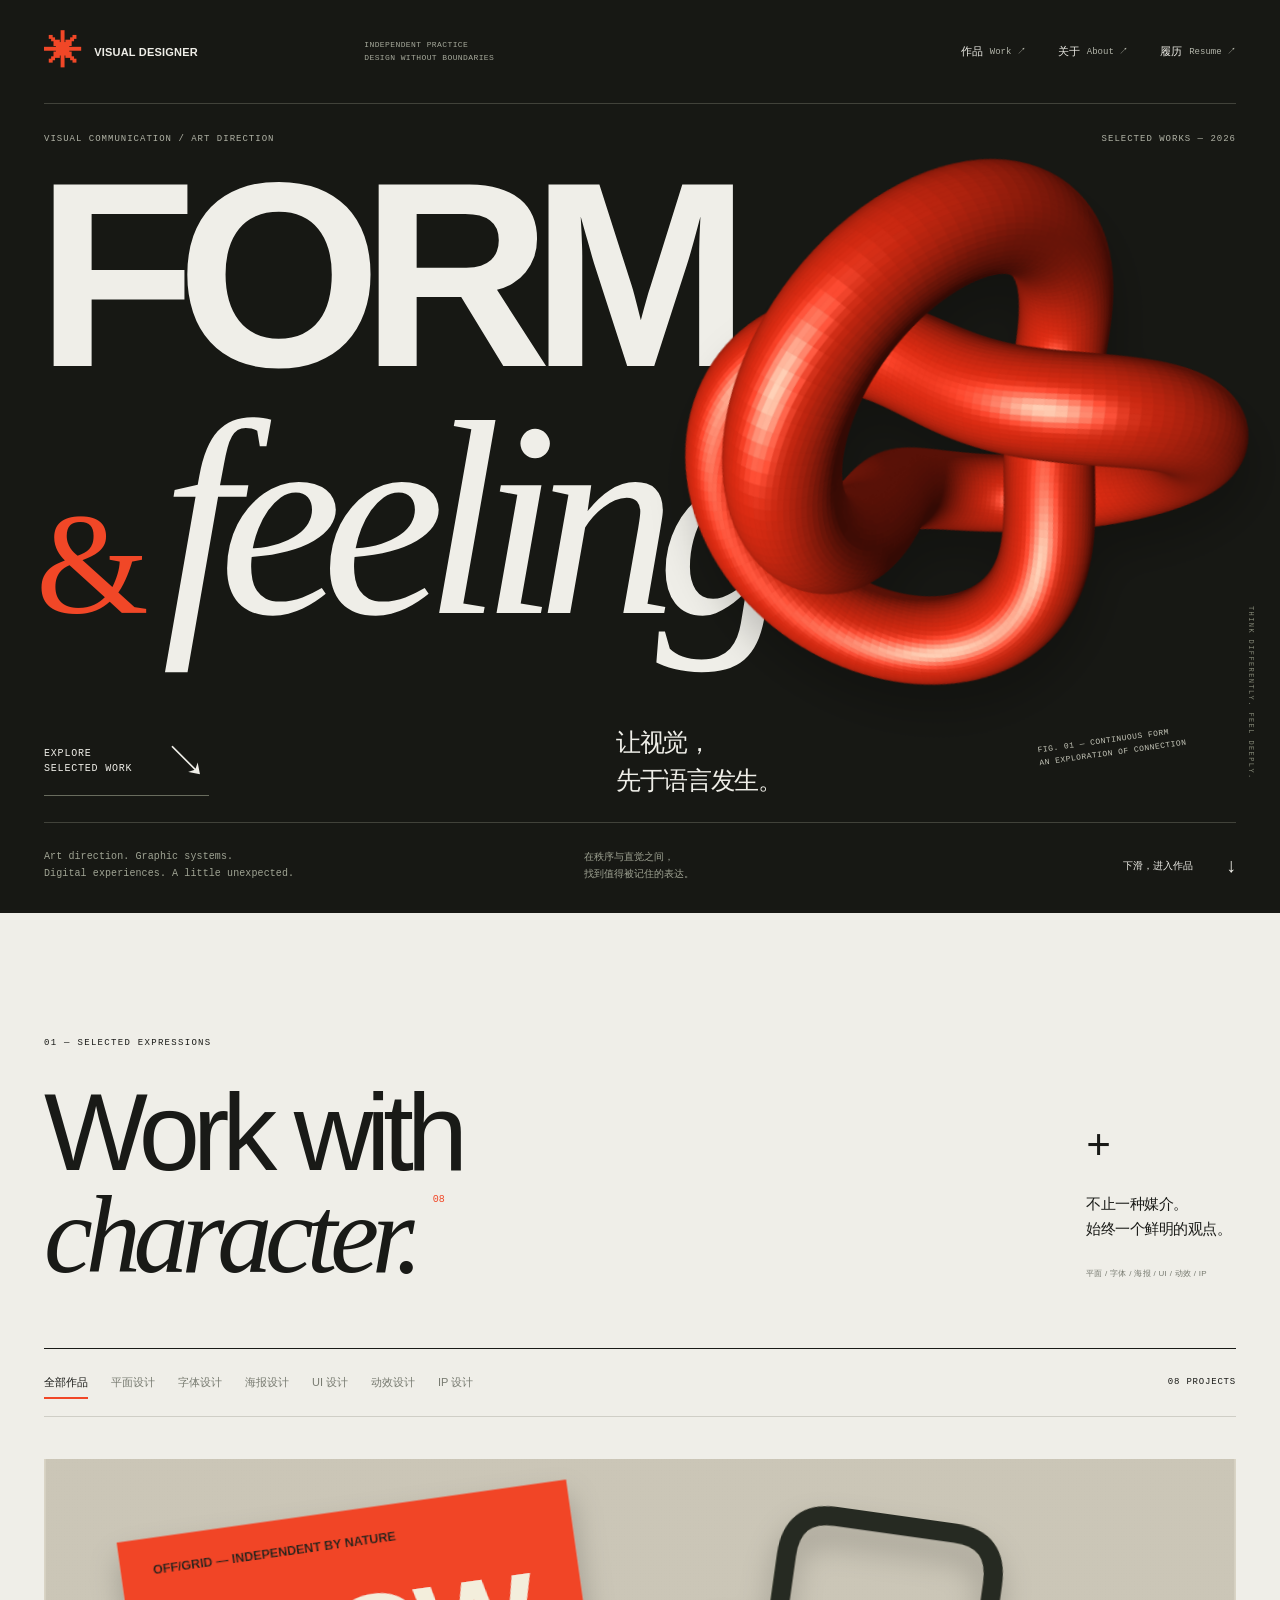
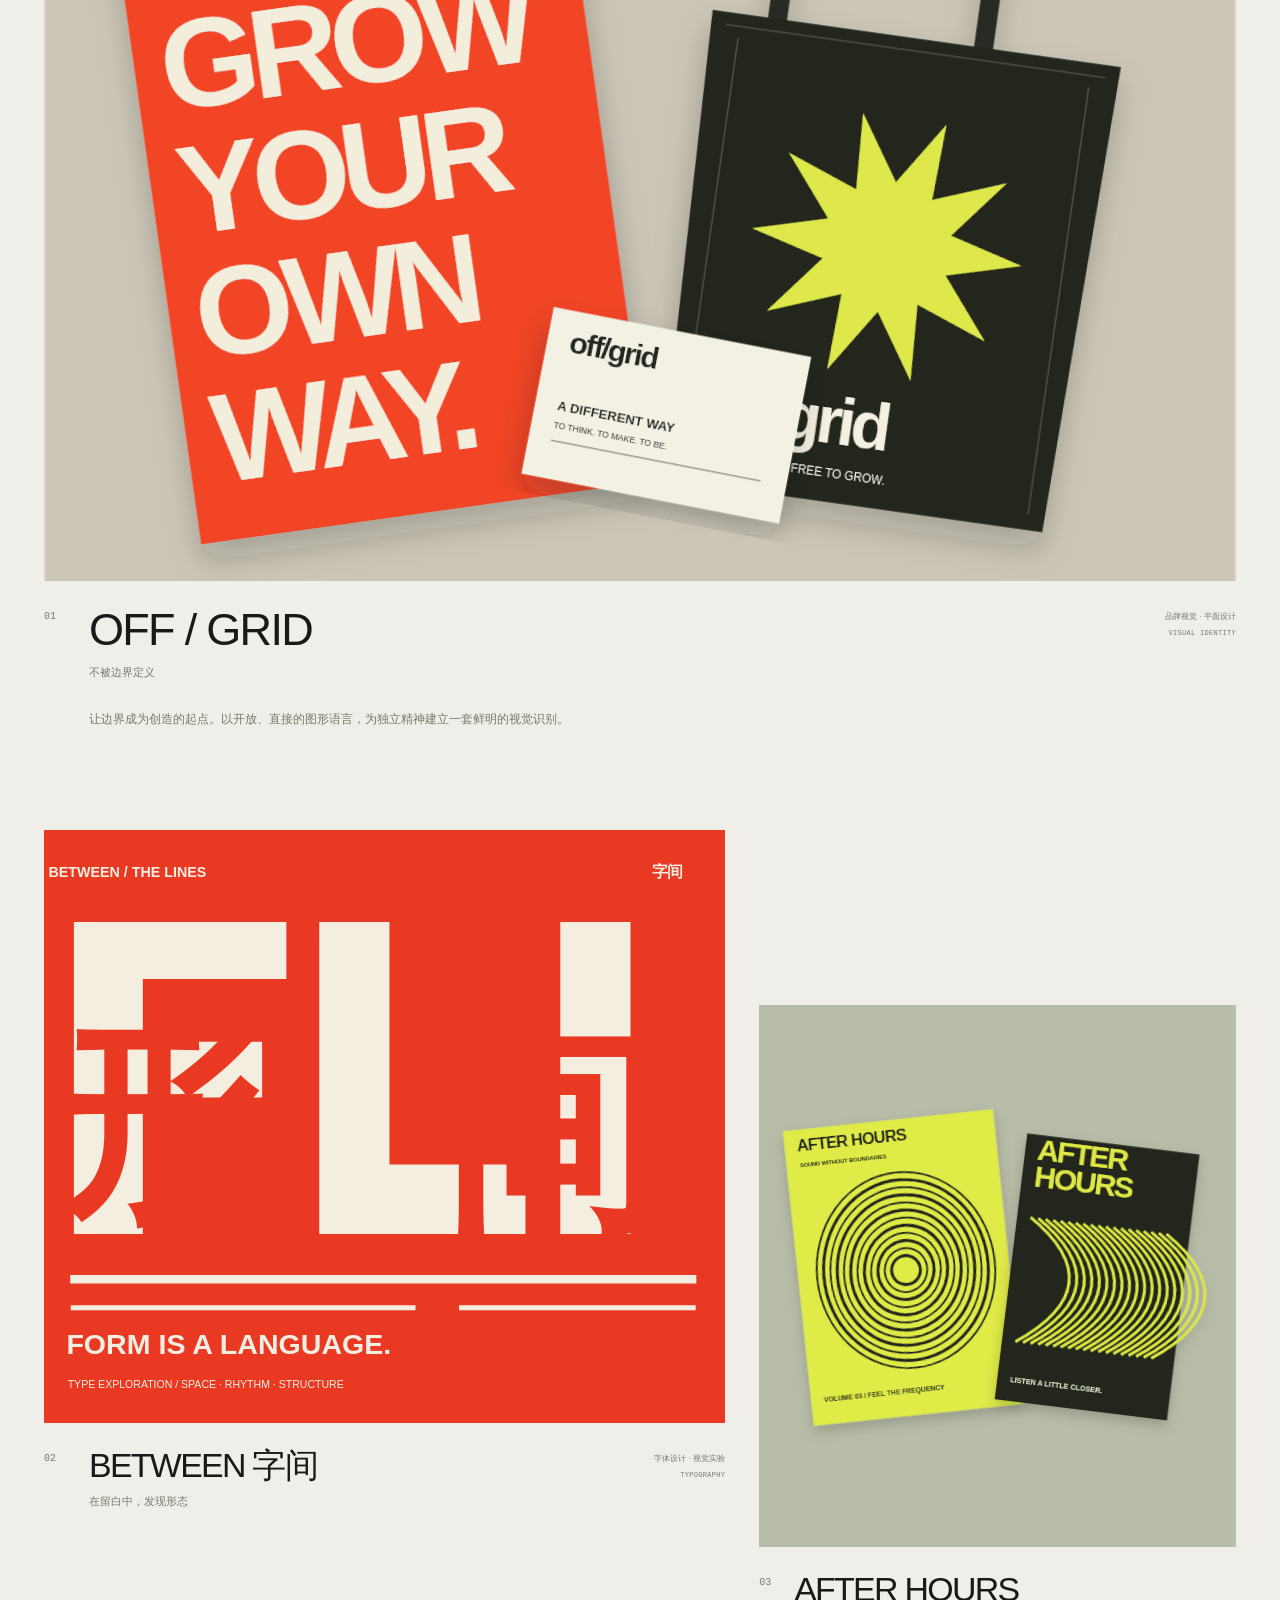
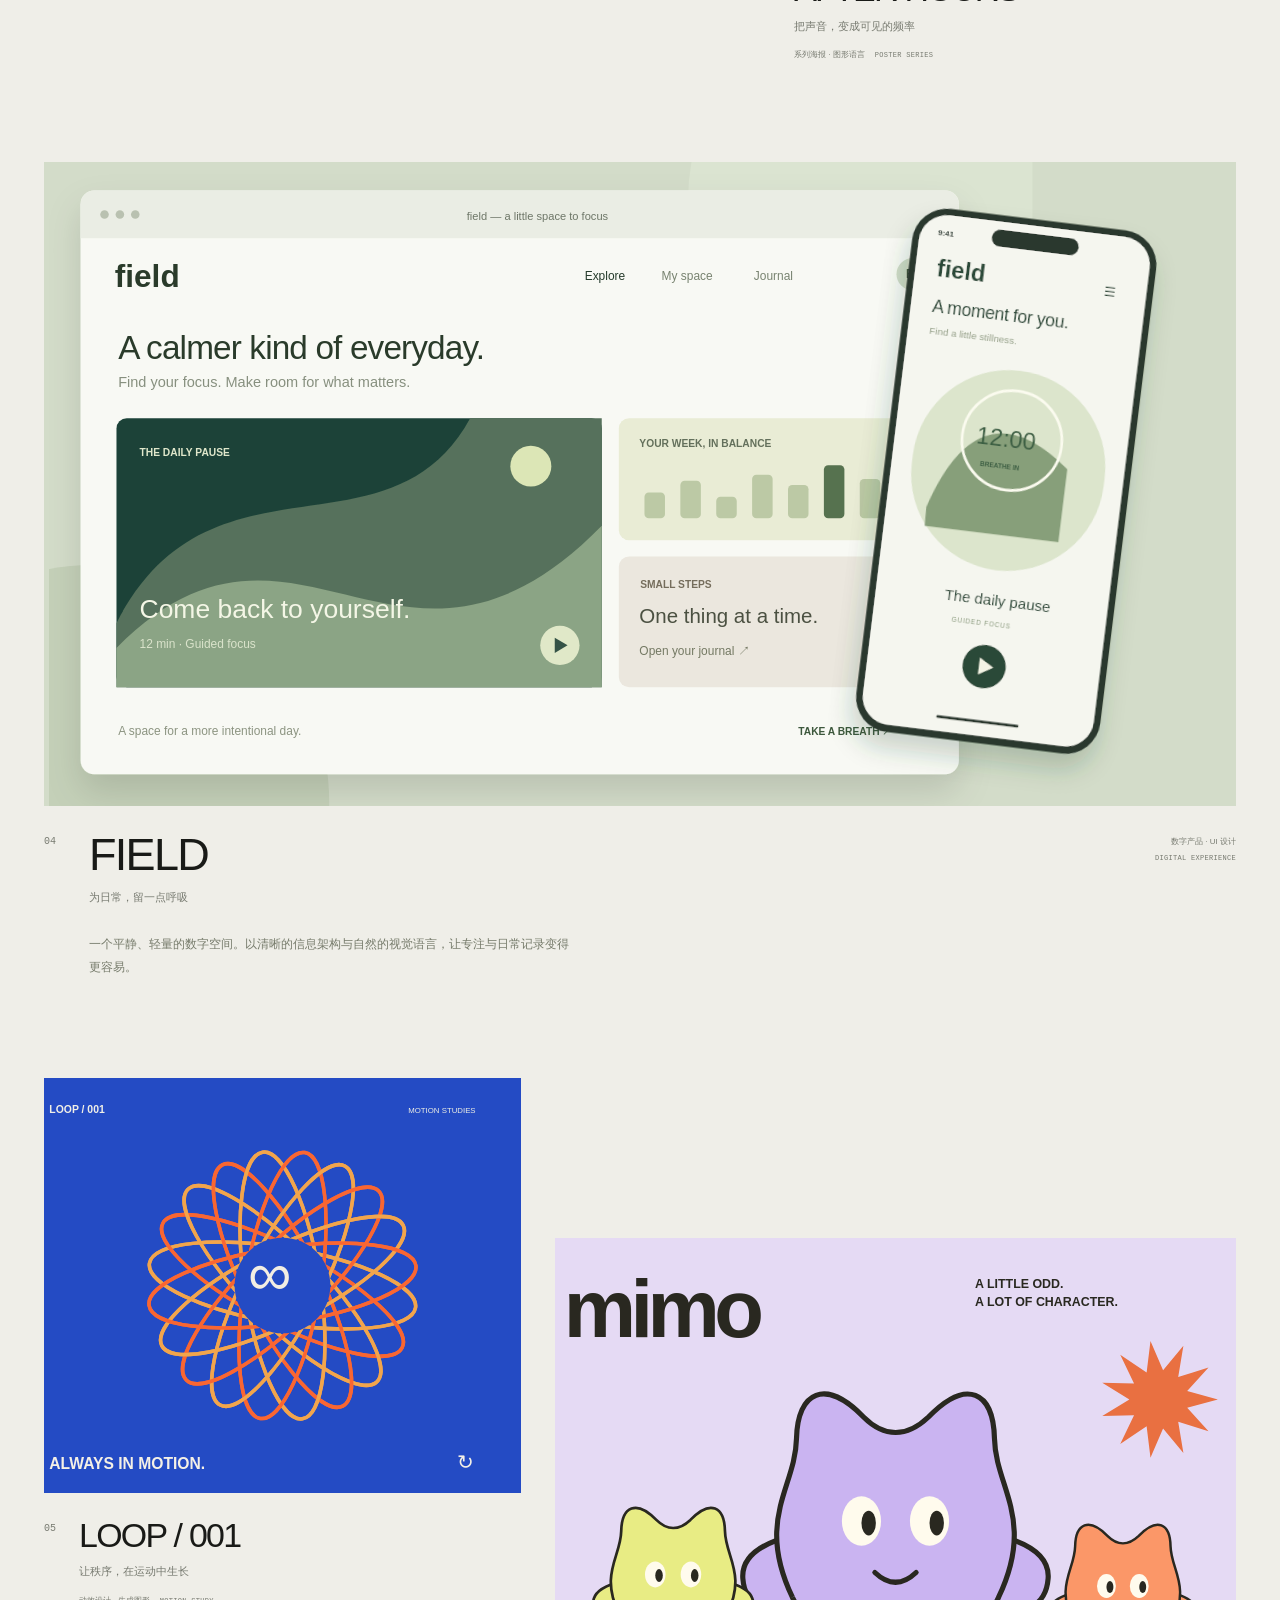
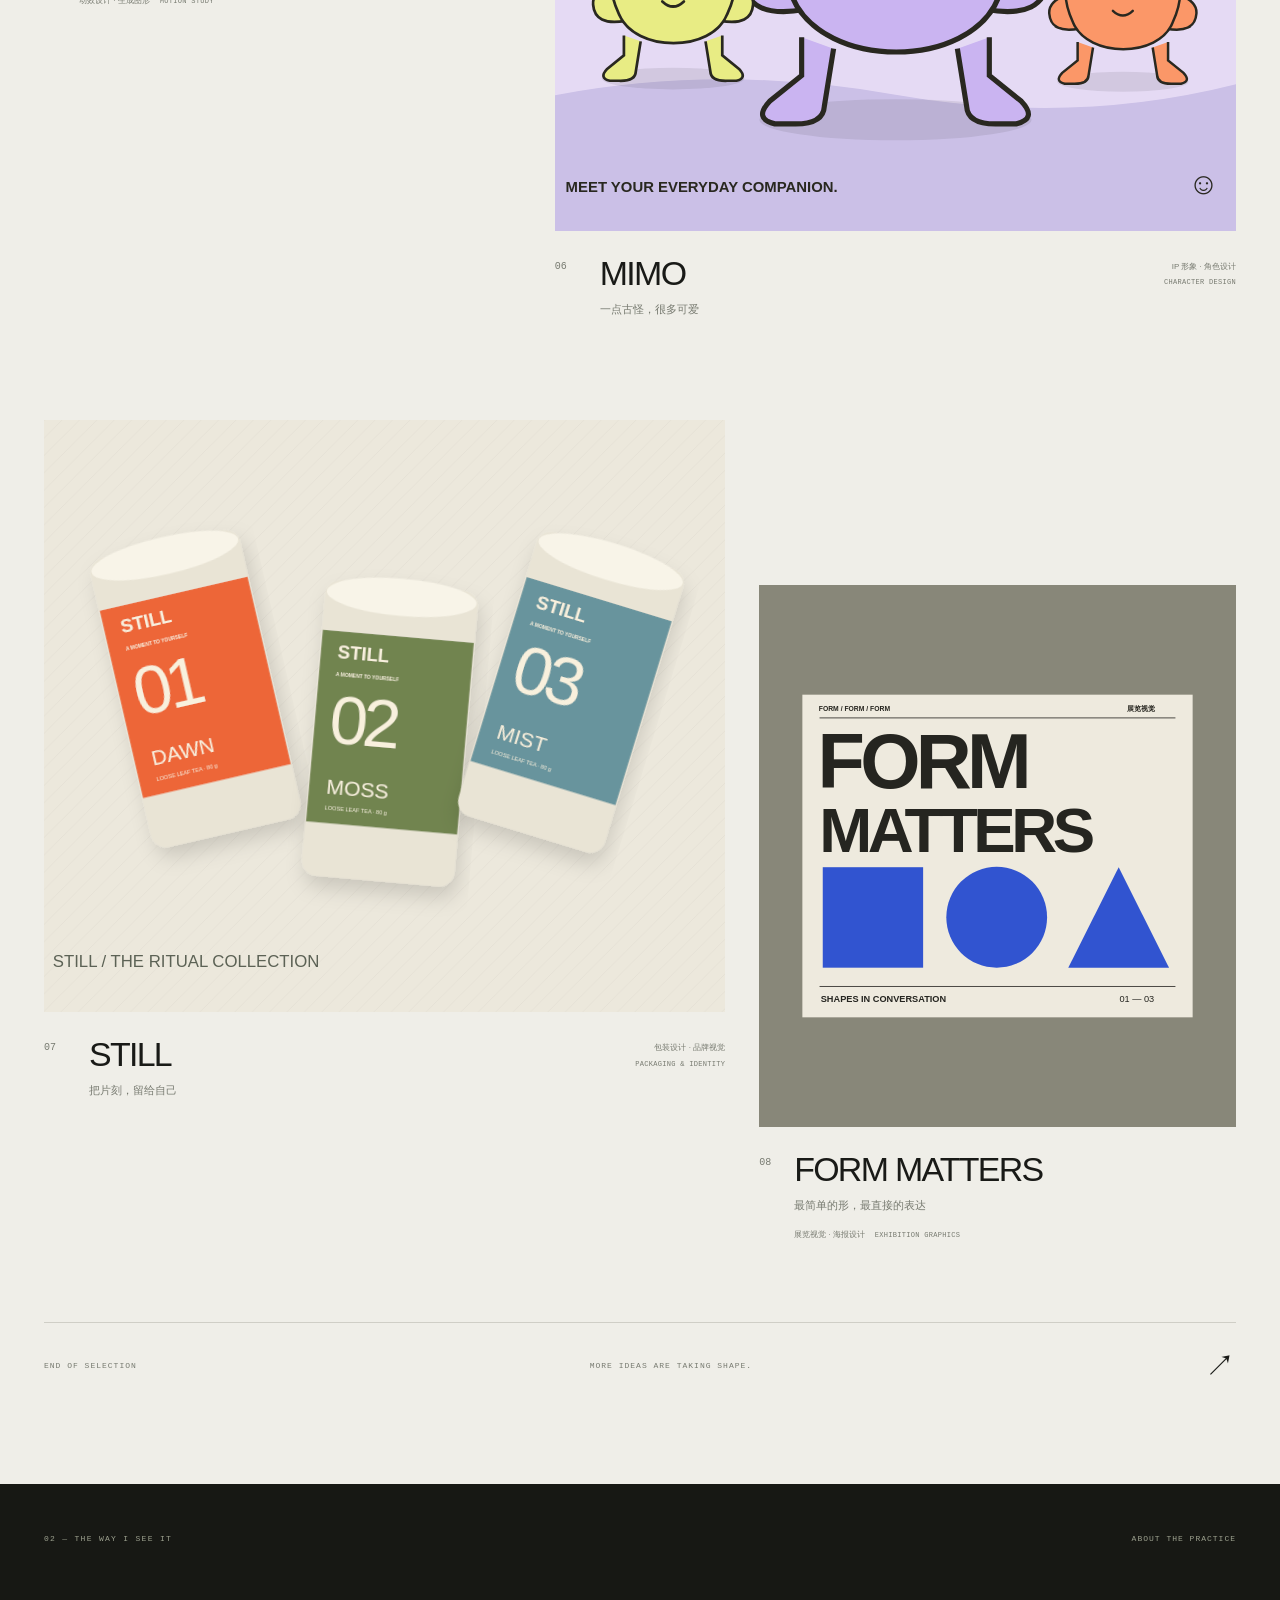
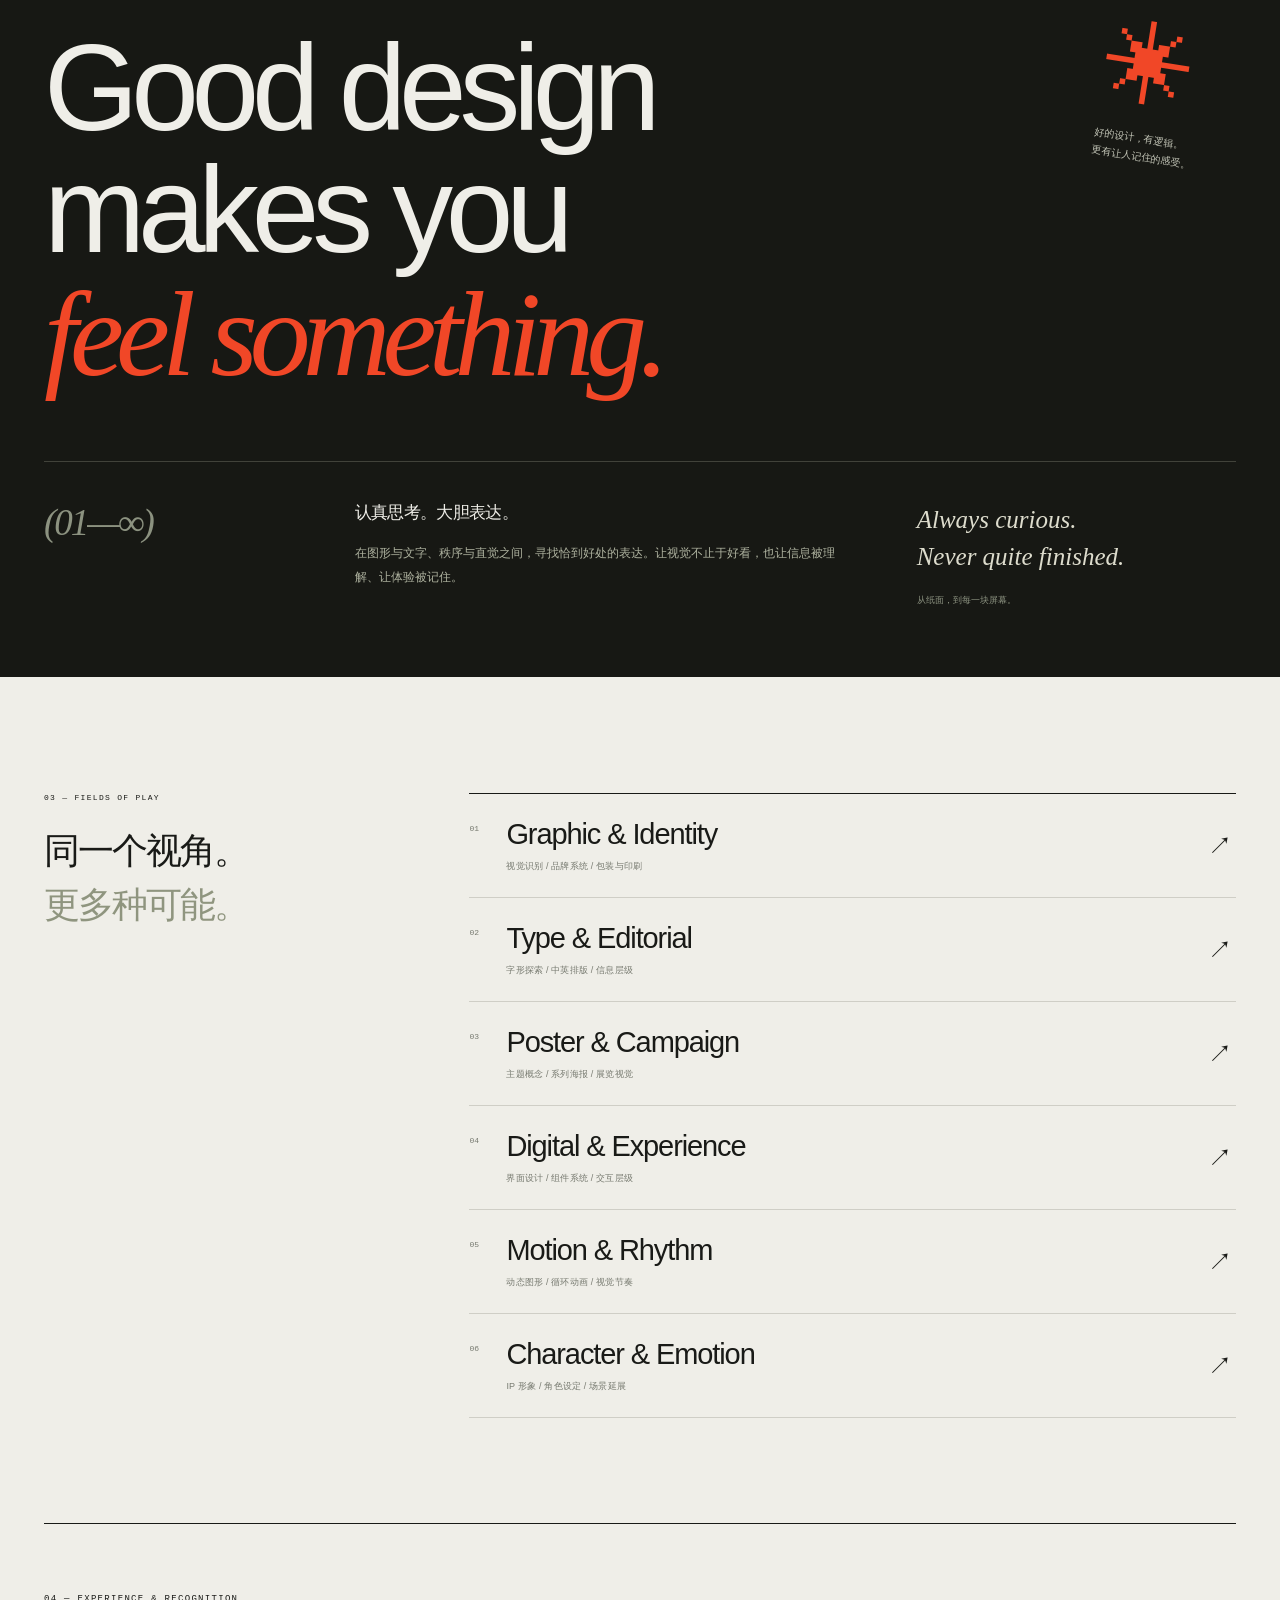
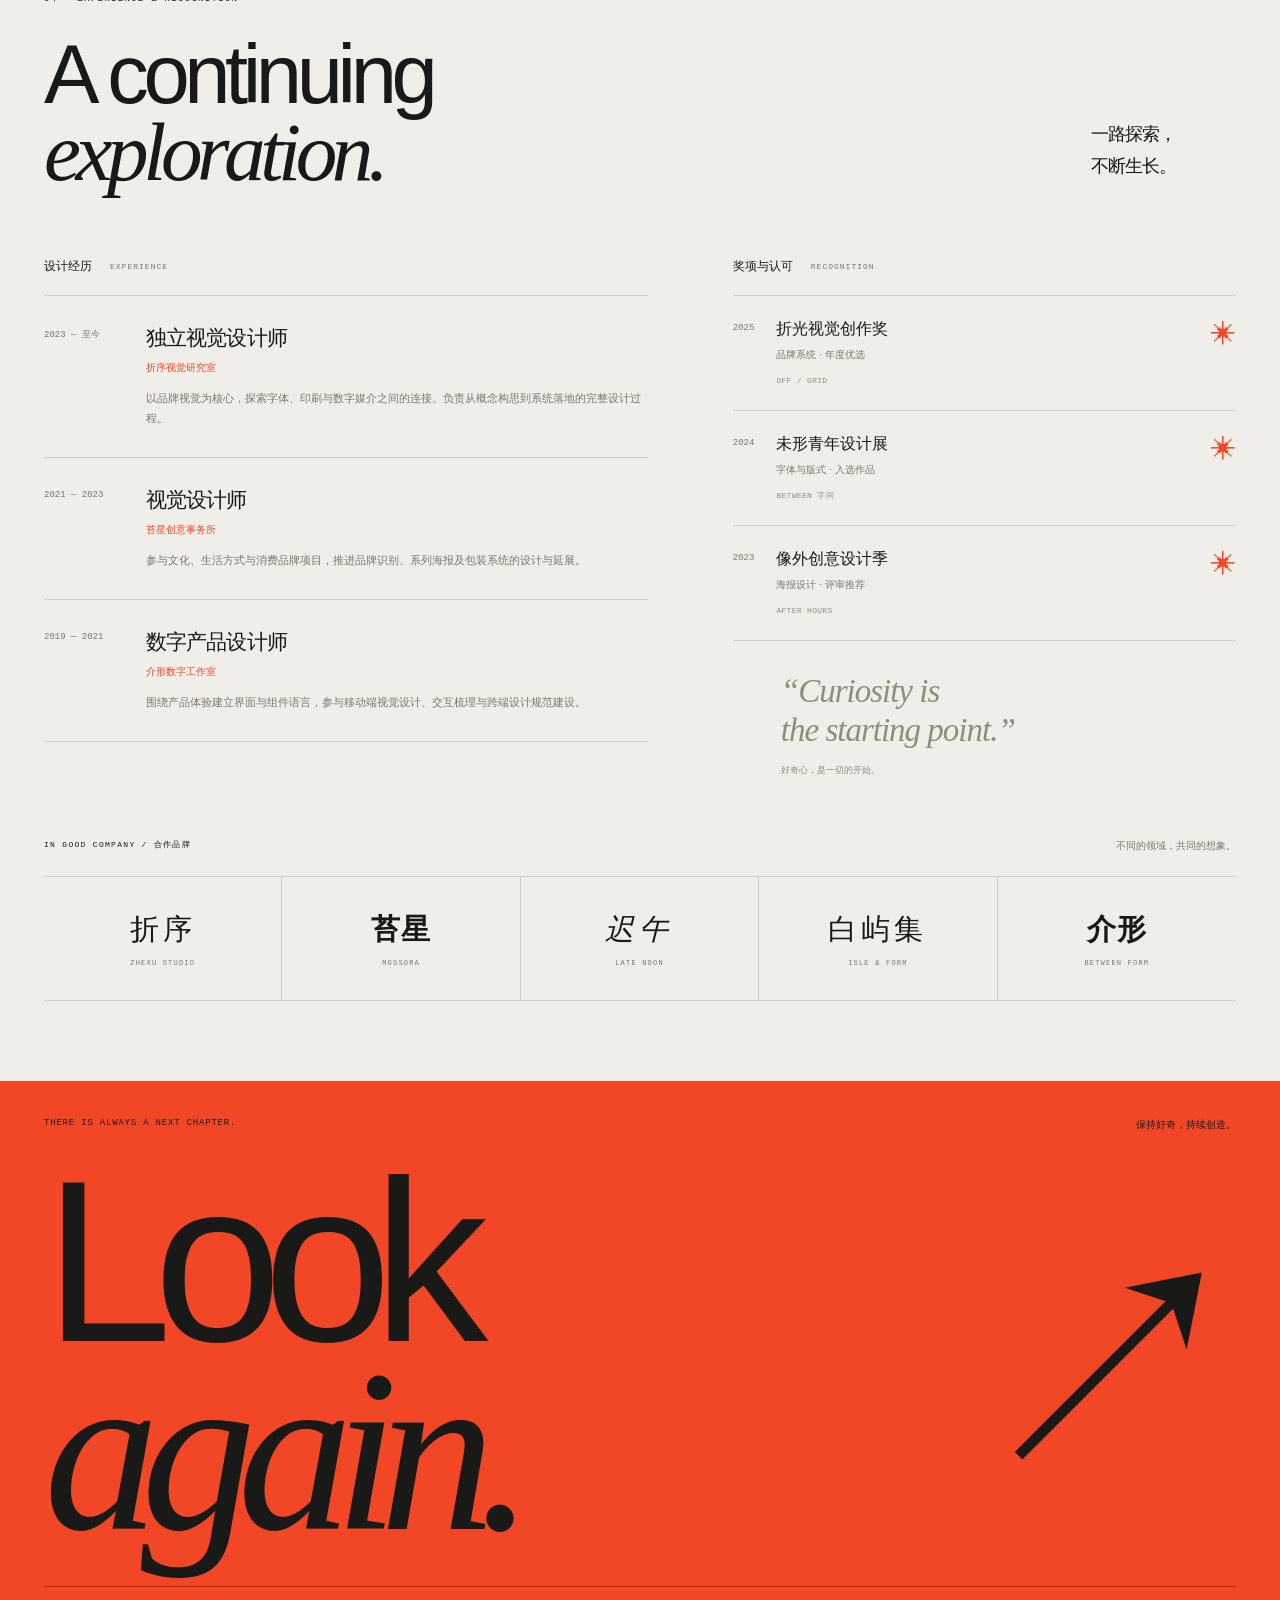
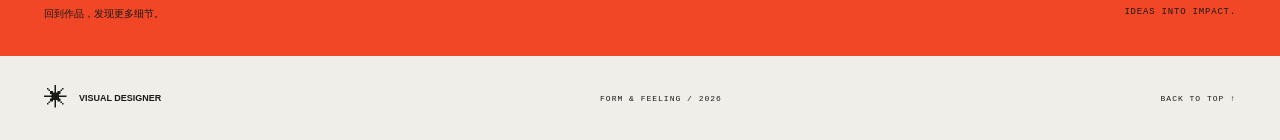
==== preview-v2/index.html @ 037fe34d "Add editorial V2 portfolio preview without changing live homepage" ====
<!doctype html>
<html lang="zh-CN">
<head>
<meta charset="utf-8"><meta name="viewport" content="width=device-width,initial-scale=1"><meta name="theme-color" content="#171814">
<meta name="description" content="独立视觉设计作品集。图形、字体、海报、数字界面、动态与角色，探索形式与感受之间的连接。">
<meta property="og:title" content="FORM & FEELING — 视觉设计作品集"><meta property="og:description" content="让视觉，先于语言发生。"><meta property="og:type" content="website">
<title>FORM & FEELING — 视觉设计作品集</title><link rel="icon" href="assets/favicon.svg" type="image/svg+xml"><link rel="stylesheet" href="styles.css?v=2"><script src="content.js?v=2" defer></script><script src="app.js?v=2" defer></script>
</head>
<body><a class="skip-link" href="#work">跳到作品</a>
<div class="opening" id="top"><header class="site-header"><a class="wordmark" href="#top" aria-label="视觉设计师，返回首页"><span class="brand-symbol" aria-hidden="true">✳</span><span data-profile="name">VISUAL DESIGNER</span></a><span class="header-note">INDEPENDENT PRACTICE<br>DESIGN WITHOUT BOUNDARIES</span><nav class="desktop-nav" aria-label="主导航"><a href="#work">作品 <span>Work ↗</span></a><a href="#about">关于 <span>About ↗</span></a><a href="#resume">履历 <span>Resume ↗</span></a></nav><button class="menu-toggle" aria-label="打开导航" aria-expanded="false" aria-controls="mobile-nav"><span></span><span></span></button><nav class="mobile-nav" id="mobile-nav" aria-label="移动导航" hidden><a href="#work">作品 <span>Work ↗</span></a><a href="#about">关于 <span>About ↗</span></a><a href="#resume">履历 <span>Resume ↗</span></a></nav></header>
<section class="hero" aria-labelledby="hero-title"><div class="hero-topline"><span>VISUAL COMMUNICATION / ART DIRECTION</span><span>SELECTED WORKS — 2026</span></div><div class="hero-stage"><h1 id="hero-title"><span class="hero-form" data-profile="heroLine1">FORM</span><span class="hero-feeling"><small>&amp;</small><em data-profile="heroLine2">feeling.</em></span></h1><div class="sculpture-wrap"><img src="assets/sculpture.png" width="1400" height="1380" fetchpriority="high" alt="光泽朱红色三维缠绕雕塑，连续曲面构成没有起止的结"><span class="sculpture-label">FIG. 01 — CONTINUOUS FORM<br>AN EXPLORATION OF CONNECTION</span></div><p class="hero-statement">让视觉，<br>先于语言发生。</p><a class="hero-explore" href="#work"><span>EXPLORE<br>SELECTED WORK</span><span aria-hidden="true">↘</span></a><span class="hero-side-label" aria-hidden="true">THINK DIFFERENTLY. FEEL DEEPLY.</span></div><div class="hero-bottom"><p>Art direction. Graphic systems.<br>Digital experiences. A little unexpected.</p><p>在秩序与直觉之间，<br>找到值得被记住的表达。</p><a href="#work">下滑，进入作品 <span aria-hidden="true">↓</span></a></div></section></div>
<main>
<section id="work" class="work-section section-shell" aria-labelledby="work-title"><div class="section-heading"><div><p class="eyebrow">01 — SELECTED EXPRESSIONS</p><h2 id="work-title">Work with<br><em>character.</em><sup id="total-count">08</sup></h2></div><div class="work-heading-note"><span class="small-cross" aria-hidden="true">+</span><p>不止一种媒介。<br>始终一个鲜明的观点。</p><span>平面 / 字体 / 海报 / UI / 动效 / IP</span></div></div><div class="work-toolbar"><div id="filters" class="filters" role="group" aria-label="按设计类别筛选作品"></div><span id="results-count" class="results-count">08 PROJECTS</span></div><p id="filter-status" class="sr-only" role="status" aria-live="polite"></p><div id="project-grid" class="project-grid"></div><noscript><p>请开启 JavaScript 浏览完整项目。</p><img src="assets/off-grid.svg" alt="OFF / GRID 品牌设计"></noscript><div class="work-end"><span>END OF SELECTION</span><span>MORE IDEAS ARE TAKING SHAPE.</span><span aria-hidden="true">↗</span></div></section>
<section id="about" class="about-section" aria-labelledby="about-title"><div class="about-top section-shell"><p class="eyebrow">02 — THE WAY I SEE IT</p><span>ABOUT THE PRACTICE</span></div><div class="manifesto section-shell"><h2 id="about-title">Good design<br>makes you<br><em>feel something.</em></h2><div class="manifesto-note"><span aria-hidden="true">✳</span><p>好的设计，有逻辑。<br>更有让人记住的感受。</p></div></div><div class="about-bottom section-shell"><span class="about-number">(01—∞)</span><div><h3>认真思考。大胆表达。</h3><p data-profile="about">在图形与文字、秩序与直觉之间，寻找恰到好处的表达。让视觉不止于好看，也让信息被理解、让体验被记住。</p></div><p class="about-aside">Always curious.<br>Never quite finished.<br><span>从纸面，到每一块屏幕。</span></p></div></section>
<section id="capabilities" class="capability-section section-shell" aria-labelledby="capability-title"><div class="compact-heading"><p class="eyebrow">03 — FIELDS OF PLAY</p><h2 id="capability-title">同一个视角。<br><em>更多种可能。</em></h2></div><div class="capability-list">
<a href="#work" data-filter-link="graphic" class="capability-row"><span class="capability-number">01</span><h3>Graphic & Identity</h3><p>视觉识别 / 品牌系统 / 包装与印刷</p><span class="capability-arrow" aria-hidden="true">↗</span></a>
<a href="#work" data-filter-link="type" class="capability-row"><span class="capability-number">02</span><h3>Type & Editorial</h3><p>字形探索 / 中英排版 / 信息层级</p><span class="capability-arrow" aria-hidden="true">↗</span></a>
<a href="#work" data-filter-link="poster" class="capability-row"><span class="capability-number">03</span><h3>Poster & Campaign</h3><p>主题概念 / 系列海报 / 展览视觉</p><span class="capability-arrow" aria-hidden="true">↗</span></a>
<a href="#work" data-filter-link="ui" class="capability-row"><span class="capability-number">04</span><h3>Digital & Experience</h3><p>界面设计 / 组件系统 / 交互层级</p><span class="capability-arrow" aria-hidden="true">↗</span></a>
<a href="#work" data-filter-link="motion" class="capability-row"><span class="capability-number">05</span><h3>Motion & Rhythm</h3><p>动态图形 / 循环动画 / 视觉节奏</p><span class="capability-arrow" aria-hidden="true">↗</span></a>
<a href="#work" data-filter-link="ip" class="capability-row"><span class="capability-number">06</span><h3>Character & Emotion</h3><p>IP 形象 / 角色设定 / 场景延展</p><span class="capability-arrow" aria-hidden="true">↗</span></a></div><div id="profile-links" class="profile-links" hidden></div></section>
<section id="resume" class="resume-section section-shell" aria-labelledby="resume-title"><div class="section-heading resume-heading"><div><p class="eyebrow">04 — EXPERIENCE & RECOGNITION</p><h2 id="resume-title">A continuing<br><em>exploration.</em></h2></div><p class="resume-heading-note">一路探索，<br>不断生长。</p></div><div class="resume-layout"><div><h3 class="resume-column-title">设计经历 <span>EXPERIENCE</span></h3><div id="experience-list"></div></div><div><h3 class="resume-column-title">奖项与认可 <span>RECOGNITION</span></h3><div id="awards-list"></div><div class="resume-quote">“Curiosity is<br>the starting point.”<span>好奇心，是一切的开始。</span></div></div></div><div id="clients" class="clients-section"><div class="clients-heading"><p class="eyebrow">IN GOOD COMPANY / 合作品牌</p><span>不同的领域，共同的想象。</span></div><div id="client-list" class="client-list"></div></div></section>
<section class="closing-section"><div class="section-shell"><div class="closing-top"><span>THERE IS ALWAYS A NEXT CHAPTER.</span><span>保持好奇，持续创造。</span></div><a class="closing-link" href="#work"><span>Look<br><em>again.</em></span><span class="closing-arrow" aria-hidden="true">↗</span></a><div class="closing-bottom"><span>回到作品，发现更多细节。</span><span>IDEAS INTO IMPACT.</span></div></div></section>
</main><footer class="site-footer section-shell"><a class="footer-brand" href="#top">✳ <span data-profile="name">VISUAL DESIGNER</span></a><span>FORM & FEELING / 2026</span><a href="#top" class="back-top">BACK TO TOP ↑</a></footer>
<dialog class="project-dialog" id="project-dialog" aria-labelledby="dialog-title"><div class="dialog-top"><span id="dialog-index"></span><button class="dialog-close" aria-label="关闭项目详情">关闭 <span aria-hidden="true">×</span></button></div><div id="dialog-content"></div></dialog>
</body></html>
---- preview-v2/styles.css ----
:root{--paper:#efeee8;--ink:#191a17;--muted:#777a70;--line:#cfcec6;--red:#f14727;--dark:#171814;--mono:"Courier New",monospace;--font:Arial,"Helvetica Neue","PingFang SC","Microsoft YaHei","Noto Sans CJK SC",sans-serif;--serif:Georgia,"Times New Roman",serif}*{box-sizing:border-box}html{scroll-behavior:smooth;scroll-padding-top:30px}body{margin:0;background:var(--paper);color:var(--ink);font-family:var(--font);-webkit-font-smoothing:antialiased}body.modal-open{overflow:hidden}a{color:inherit;text-decoration:none}button{font:inherit;color:inherit;cursor:pointer}a,button{-webkit-tap-highlight-color:transparent;touch-action:manipulation}a:focus-visible,button:focus-visible{outline:2px solid var(--red);outline-offset:7px}img{display:block;max-width:100%}::selection{background:var(--red);color:var(--paper)}.section-shell{width:min(1500px,calc(100% - 88px));margin-inline:auto}.sr-only{position:absolute;width:1px;height:1px;margin:-1px;clip:rect(0,0,0,0);overflow:hidden;white-space:nowrap}.skip-link{position:fixed;top:-100px;left:20px;z-index:100;background:var(--paper);color:var(--ink);padding:15px}.skip-link:focus{top:20px}.opening{background:var(--dark);color:var(--paper);overflow:hidden;position:relative}.site-header{margin:0 44px;display:flex;align-items:center;justify-content:space-between;height:104px;border-bottom:1px solid #41423a;position:relative;z-index:10}.wordmark{display:flex;align-items:center;gap:12px;font-size:11px;letter-spacing:.2px;font-weight:700}.brand-symbol{font-size:38px;line-height:1;color:var(--red)}.header-note{font-family:var(--mono);font-size:8px;line-height:1.6;letter-spacing:.4px;margin-right:auto;margin-left:13vw;color:#a6a99b}.desktop-nav{display:flex;gap:32px}.desktop-nav a{font-size:11px;display:flex;gap:7px;align-items:center}.desktop-nav a span{font-family:var(--mono);font-size:9px;color:#b2b4a9}.desktop-nav a:hover{color:var(--red)}.menu-toggle,.mobile-nav{display:none}.hero{padding:30px 44px 31px}.hero-topline{display:flex;justify-content:space-between;gap:16px;font-family:var(--mono);font-size:9px;letter-spacing:1px;color:#b1b3a6}.hero-stage{position:relative;height:clamp(540px,53vw,860px);max-width:1520px;margin:0 auto}.hero-stage h1{position:absolute;top:26px;left:-8px;margin:0;width:100%;font-size:clamp(120px,20.6vw,320px);font-weight:900;line-height:.8;letter-spacing:-.078em;z-index:2;pointer-events:none}.hero-form{display:block}.hero-feeling{display:flex;align-items:baseline;margin-top:13px;gap:29px;letter-spacing:-.09em;white-space:nowrap}.hero-feeling small{font-family:var(--serif);font-weight:400;font-size:.55em;letter-spacing:-.11em;color:var(--red)}.hero-feeling em{font-family:var(--serif);font-size:1.055em;font-weight:400;line-height:.9;letter-spacing:-.074em}.sculpture-wrap{position:absolute;width:57%;right:-5%;top:-4%;z-index:3;pointer-events:none}.sculpture-wrap img{width:100%;height:auto;transform:rotate(-12deg);filter:drop-shadow(0 30px 20px #0003);animation:breathe 14s ease-in-out infinite}.sculpture-label{position:absolute;right:16%;bottom:4%;font-family:var(--mono);font-size:8px;line-height:1.6;letter-spacing:.5px;transform:rotate(-8deg);color:#c6c7ba}.hero-statement{position:absolute;left:48%;bottom:23px;font-size:25px;line-height:1.5;font-weight:400;letter-spacing:-1.4px;margin:0}.hero-explore{position:absolute;left:0;bottom:26px;display:flex;gap:32px;align-items:center;border-bottom:1px solid #696c5e;padding-bottom:12px;font-size:10px;font-family:var(--mono);line-height:1.5;letter-spacing:.8px}.hero-explore>span:last-child{font-family:var(--font);font-size:44px;line-height:1}.hero-explore:hover{color:var(--red)}.hero-side-label{position:absolute;right:-19px;bottom:43px;writing-mode:vertical-rl;font-family:var(--mono);font-size:7px;letter-spacing:1.4px;color:#848777}.hero-bottom{border-top:1px solid #41423a;display:grid;grid-template-columns:1fr 1fr auto;align-items:center;gap:35px;padding-top:25px;font-size:10px;line-height:1.7;color:#a0a494}.hero-bottom p{margin:0}.hero-bottom p:first-child{font-family:var(--mono);letter-spacing:.1px}.hero-bottom>a{font-size:10px;color:var(--paper);display:flex;gap:33px;align-items:center}.hero-bottom>a span{font-size:20px}@keyframes breathe{0%,100%{transform:translateY(0) rotate(-12deg)}50%{transform:translateY(-16px) rotate(-6deg)}}.work-section{padding:125px 0 73px}.section-heading{display:flex;align-items:flex-end;justify-content:space-between;gap:30px;margin-bottom:62px}.eyebrow{font-family:var(--mono);font-size:9px;letter-spacing:1.3px;margin:0 0 33px;font-weight:400}h2{margin:0;font-size:clamp(65px,8.6vw,130px);font-weight:500;line-height:.92;letter-spacing:-.065em}h2 em{font-family:var(--serif);font-weight:400;letter-spacing:-.065em}h2 sup{font:10px var(--mono);letter-spacing:0;color:var(--red);display:inline-block;vertical-align:top;margin:11px 0 0 17px}.work-heading-note{padding:0 5px 6px 0}.small-cross{display:block;font-family:var(--mono);font-size:42px;font-weight:400;margin-bottom:23px;line-height:1}.work-heading-note p{font-size:15px;line-height:1.65;margin:0 0 20px;letter-spacing:-.5px}.work-heading-note>span:last-child{font-size:8px;letter-spacing:.3px;color:var(--muted)}.work-toolbar{display:flex;justify-content:space-between;align-items:center;gap:15px;border-top:1px solid var(--ink);border-bottom:1px solid var(--line);padding:16px 0;margin-bottom:42px}.filters{display:flex;gap:23px;flex-wrap:wrap}.filter-button{background:none;border:0;padding:10px 0;font-size:11px;position:relative;color:var(--muted)}.filter-button[aria-pressed=true]{color:var(--ink)}.filter-button[aria-pressed=true]:after{content:"";position:absolute;bottom:1px;left:0;right:0;height:2px;background:var(--red)}.filter-button:hover{color:var(--red)}.results-count{font-family:var(--mono);font-size:9px;letter-spacing:.8px;white-space:nowrap}.project-grid{display:grid;grid-template-columns:repeat(12,minmax(0,1fr));column-gap:34px;row-gap:100px}.project-card{grid-column:span 6;position:relative;display:block;width:100%;min-width:0;text-align:left;padding:0;border:0;background:none;align-self:start}.project-card:nth-child(1){grid-column:span 12}.project-card:nth-child(2){grid-column:span 7}.project-card:nth-child(3){grid-column:span 5;margin-top:175px}.project-card:nth-child(4){grid-column:span 12}.project-card:nth-child(5){grid-column:span 5;margin-top:0}.project-card:nth-child(6){grid-column:span 7;margin-top:160px}.project-card:nth-child(7){grid-column:span 7}.project-card:nth-child(8){grid-column:span 5;margin-top:165px}.project-image{position:relative;overflow:hidden;aspect-ratio:1.15;background:var(--project-bg)}.project-image>img{width:100%;height:100%;object-fit:cover;transition:transform .8s cubic-bezier(.2,.8,.2,1);transform:scale(1.006)}.project-card:nth-child(1) .project-image{aspect-ratio:1.65}.project-card:nth-child(1) .project-image>img{object-fit:contain}.project-card:nth-child(4) .project-image{aspect-ratio:1.85}.project-card:nth-child(4) .project-image>img{object-fit:contain;transform:scale(1.06)}.project-card:nth-child(3) .project-image,.project-card:nth-child(8) .project-image{aspect-ratio:.88}.project-card:nth-child(3) .project-image>img,.project-card:nth-child(8) .project-image>img{object-fit:contain}.project-card:hover .project-image>img{transform:scale(1.035)}.project-card:nth-child(4):hover .project-image>img{transform:scale(1.09)}.project-index{position:absolute;left:18px;top:18px;font-family:var(--mono);font-size:8px;letter-spacing:1px;color:#202019;background:#f2f0e6e8;padding:7px 9px;opacity:0;transition:opacity .2s}.project-open{position:absolute;right:23px;bottom:23px;width:70px;height:70px;display:grid;place-items:center;border-radius:50%;font-size:38px;background:var(--paper);color:var(--ink);transform:translateY(9px);opacity:0;transition:transform .25s,opacity .25s}.project-card:hover .project-open,.project-card:focus-visible .project-open{opacity:1;transform:none}.project-card:hover .project-index,.project-card:focus-visible .project-index{opacity:1}.project-meta{display:grid;grid-template-columns:32px 1fr auto;gap:13px;margin-top:24px;align-items:start}.project-number{font-family:var(--mono);font-size:10px;padding-top:6px;color:var(--muted)}.project-meta h3{font-size:clamp(25px,2.65vw,42px);letter-spacing:-1.7px;font-weight:500;margin:0 0 8px;line-height:1.1}.project-subtitle{font-size:11px;color:var(--muted);margin:0;line-height:1.8}.project-discipline{font-size:8px;text-align:right;color:var(--muted);padding-top:6px;line-height:1.6}.project-discipline>span{display:block;font-family:var(--mono);font-size:7px;letter-spacing:.3px;margin-top:4px}.project-overview{font-size:12px;line-height:1.9;color:#767b6b;max-width:480px;margin:25px 0 0 45px;display:none}.project-card:nth-child(1) .project-overview,.project-card:nth-child(4) .project-overview{display:block}.project-card:nth-child(1) .project-meta h3,.project-card:nth-child(4) .project-meta h3{font-size:45px}.project-card:nth-child(1) .project-meta,.project-card:nth-child(4) .project-meta{grid-template-columns:32px 1fr auto}.project-card:nth-child(3) .project-meta,.project-card:nth-child(5) .project-meta,.project-card:nth-child(8) .project-meta{grid-template-columns:22px 1fr}.project-card:nth-child(3) .project-discipline,.project-card:nth-child(5) .project-discipline,.project-card:nth-child(8) .project-discipline{grid-column:2;text-align:left;margin-top:0;padding-top:0}.project-card:nth-child(3) .project-discipline>span,.project-card:nth-child(5) .project-discipline>span,.project-card:nth-child(8) .project-discipline>span{display:inline;margin-left:10px}.is-filtered{grid-template-columns:repeat(2,minmax(0,1fr));gap:55px 32px}.is-filtered .project-card:nth-child(n){grid-column:span 1;margin:0}.is-filtered .project-card .project-image{aspect-ratio:1.25}.is-filtered .project-card .project-image>img{object-fit:cover;transform:scale(1.006)}.is-filtered .project-card .project-meta{grid-template-columns:25px 1fr}.is-filtered .project-card .project-meta h3{font-size:29px}.is-filtered .project-discipline{grid-column:2;text-align:left}.is-filtered .project-overview{display:none!important}.work-end{display:flex;justify-content:space-between;gap:20px;border-top:1px solid var(--line);padding-top:28px;margin-top:80px;font-family:var(--mono);font-size:8px;letter-spacing:1px;color:var(--muted);align-items:center}.work-end>span:last-child{font-family:var(--font);font-size:30px;line-height:1;color:var(--ink)}.about-section{background:var(--dark);color:var(--paper);padding:50px 0 70px;margin-top:30px;overflow:hidden}.about-top{display:flex;justify-content:space-between;font-family:var(--mono);font-size:8px;letter-spacing:1px;color:#9da18f}.about-top .eyebrow{font-size:8px;margin:0}.manifesto{position:relative;padding-top:84px;padding-bottom:65px}.manifesto h2{font-size:clamp(62px,9.5vw,145px);font-weight:400;line-height:1.01;letter-spacing:-.06em}.manifesto h2 em{color:var(--red);white-space:nowrap}.manifesto-note{position:absolute;right:3%;top:16%;transform:rotate(9deg)}.manifesto-note>span{font-size:89px;color:var(--red);line-height:1}.manifesto-note p{font-size:10px;line-height:1.8;color:#c3c5b7;margin-top:17px}.about-bottom{border-top:1px solid #41423a;padding-top:39px;display:grid;grid-template-columns:.55fr 1.1fr .7fr;gap:60px;align-items:start}.about-number{font-family:var(--serif);font-style:italic;font-size:37px;color:#8c9280;letter-spacing:-2px}.about-bottom h3{font-size:17px;margin:0 0 17px;font-weight:400;letter-spacing:-.7px}.about-bottom div>p{font-size:12px;line-height:2;color:#aeb29f;margin:0}.about-aside{font-family:var(--serif);font-style:italic;font-size:25px;line-height:1.5;margin:0;color:#dddccd}.about-aside>span{display:block;font-family:var(--font);font-size:9px;font-style:normal;color:#8c9280;margin-top:18px}.capability-section{padding:116px 0 105px;display:grid;grid-template-columns:.7fr 1.6fr;gap:90px}.compact-heading h2{font-family:var(--font);font-size:36px;line-height:1.5;letter-spacing:-2px}.compact-heading h2 em{font-family:var(--font);font-style:normal;font-weight:400;color:#8f957f;letter-spacing:-2px}.compact-heading .eyebrow{font-size:8px;margin-bottom:22px}.capability-list{border-top:1px solid var(--ink)}.capability-row{display:grid;grid-template-columns:21px 1fr 28px;gap:5px 16px;border-bottom:1px solid var(--line);padding:24px 0;transition:padding .3s,color .3s}.capability-row:hover{padding-left:13px;color:var(--red)}.capability-number{font:8px var(--mono);color:var(--muted);padding-top:6px;grid-row:1/3}.capability-row h3{font-weight:400;font-size:29px;letter-spacing:-1.1px;margin:0}.capability-row p{grid-column:2;font-size:9px;letter-spacing:.2px;color:var(--muted);margin:4px 0 0}.capability-arrow{grid-column:3;grid-row:1/3;font-size:24px;align-self:center}.profile-links{grid-column:1/-1;display:flex;gap:25px;font-size:13px}.profile-links[hidden]{display:none}.profile-links a{border-bottom:1px solid var(--ink);padding-bottom:6px}.resume-section{border-top:1px solid var(--ink);padding:70px 0 80px}.resume-heading{margin-bottom:67px}.resume-heading h2{font-size:clamp(50px,6.5vw,100px)}.resume-heading-note{font-size:18px;line-height:1.8;letter-spacing:-1px;margin:0 5% 8px 0}.resume-layout{display:grid;grid-template-columns:1.2fr 1fr;gap:85px}.resume-column-title{font-size:12px;font-weight:400;display:flex;gap:18px;align-items:center;border-bottom:1px solid var(--line);padding-bottom:20px;margin:0}.resume-column-title>span{font:8px var(--mono);letter-spacing:1px;color:var(--muted)}.experience-item{padding:28px 0 28px 102px;border-bottom:1px solid var(--line);position:relative}.experience-period{position:absolute;left:0;top:32px;margin:0;font:9px var(--mono);color:var(--muted)}.experience-item h4{font-size:21px;font-weight:400;letter-spacing:-.9px;margin:0 0 9px}.experience-company{font-size:10px;margin:0 0 13px;color:var(--red)}.experience-description{font-size:11px;line-height:1.9;color:var(--muted);margin:0}.award-item{display:flex;gap:22px;padding:23px 0;border-bottom:1px solid var(--line)}.award-year{font:9px var(--mono);color:var(--muted);padding-top:4px}.award-item h4{font-size:16px;font-weight:400;margin:0 0 8px}.award-item p{font-size:10px;color:var(--muted);margin:0 0 7px}.award-item small{font:8px var(--mono);color:#8c9182;letter-spacing:.3px}.award-star{font-size:25px;margin-left:auto;color:var(--red);line-height:1.2}.resume-quote{font-family:var(--serif);font-size:33px;font-style:italic;letter-spacing:-1px;line-height:1.2;margin:31px 0 0 48px;color:#8b907e}.resume-quote span{display:block;font-family:var(--font);font-size:9px;font-style:normal;letter-spacing:0;margin-top:14px}.clients-section{margin-top:63px}.clients-heading{display:flex;justify-content:space-between;gap:25px;margin-bottom:23px}.clients-heading .eyebrow{font-size:8px;margin:0}.clients-heading>span{font-size:10px;color:var(--muted)}.client-list{display:grid;grid-template-columns:repeat(5,1fr);border-top:1px solid var(--line);border-bottom:1px solid var(--line)}.client-wordmark{text-align:center;padding:33px 8px}.client-wordmark:not(:last-child){border-right:1px solid var(--line)}.client-wordmark strong{font-size:29px;letter-spacing:4px;font-weight:500;display:block}.client-wordmark span{font:7px var(--mono);display:block;letter-spacing:1.2px;margin-top:9px;color:var(--muted)}.client-wordmark.serif strong{font-family:var(--serif),"Noto Serif CJK SC",serif}.client-wordmark.italic strong{font-style:italic;letter-spacing:5px}.client-wordmark.bold strong{font-weight:800;letter-spacing:1px}.closing-section{padding:37px 0 35px;background:var(--red);color:var(--ink);overflow:hidden}.closing-top,.closing-bottom{display:flex;justify-content:space-between;gap:20px;font:9px var(--mono);letter-spacing:.8px}.closing-top span:last-child,.closing-bottom span:first-child{font-family:var(--font);font-size:10px;letter-spacing:0}.closing-link{display:flex;align-items:center;justify-content:space-between;gap:20px;padding:35px 0 39px;line-height:.82;font-size:clamp(95px,18vw,270px);font-weight:500;letter-spacing:-.08em}.closing-link em{font-family:var(--serif);font-weight:400}.closing-arrow{font-family:var(--font);font-size:1.25em;line-height:1;transform:translateY(14px);transition:transform .5s}.closing-link:hover .closing-arrow{transform:translate(10px,4px)}.closing-bottom{padding-top:20px;border-top:1px solid #9b2c20}.site-footer{display:flex;justify-content:space-between;gap:24px;align-items:center;padding:28px 0;font:8px var(--mono);letter-spacing:1px}.footer-brand{display:flex;gap:10px;align-items:center;font-family:var(--font);font-size:24px}.footer-brand>span{font-size:9px;font-weight:700;letter-spacing:0}.back-top{font-size:8px}.reveal-ready{opacity:.25;transform:translateY(22px);transition:opacity .7s,transform .7s}.reveal-ready.is-visible{opacity:1;transform:none}
/* Project details */
.project-dialog{max-width:1130px;width:calc(100% - 70px);max-height:calc(100dvh - 40px);padding:0;background:var(--paper);color:var(--ink);border:0;border-radius:0;overscroll-behavior:contain;box-shadow:0 22px 90px #0005}.project-dialog::backdrop{background:#10120dda;backdrop-filter:blur(9px)}.dialog-top{position:sticky;top:0;z-index:3;background:var(--paper);display:flex;justify-content:space-between;align-items:center;padding:15px 32px;border-bottom:1px solid var(--line)}.dialog-top>span{font:9px var(--mono);letter-spacing:1px;color:var(--muted)}.dialog-close{padding:6px 0 6px 16px;border:0;background:none;font-size:11px;display:flex;align-items:center;gap:15px}.dialog-close span{font-size:29px;line-height:1}.dialog-header{padding:44px 48px 35px}.dialog-header .eyebrow{color:var(--project-accent);margin-bottom:16px;font-size:9px}.dialog-header h2{font-size:66px;letter-spacing:-3px}.dialog-subtitle{font-size:14px;color:var(--muted);margin:19px 0 0}.dialog-hero{margin:0 24px;overflow:hidden}.dialog-hero img{width:100%;height:auto}.dialog-body{display:grid;grid-template-columns:1fr 1.6fr;gap:60px;padding:42px 48px}.dialog-label{font:9px var(--mono);letter-spacing:.6px;color:var(--muted);margin:0 0 17px}.dialog-summary{font-size:18px;line-height:1.9;margin:0 0 22px}.dialog-approach{font-size:12px;line-height:2;color:var(--muted);margin:0}.scope-list{list-style:none;padding:0;margin:0 0 30px}.scope-list li{font-size:12px;line-height:2.1}.palette{display:flex;gap:7px}.palette span{display:block;flex:1;height:40px;border:1px solid #23241f10}.palette-labels{margin-top:7px;font:8px/1.5 var(--mono);color:var(--muted);word-break:break-word}.design-notes{margin:0 48px 40px;padding-top:24px;border-top:1px solid var(--line);display:grid;grid-template-columns:1fr 1fr;gap:32px}.design-notes p{font-size:12px;line-height:1.9;color:var(--muted);margin:0}.design-notes p span{display:block;font:8px var(--mono);color:var(--project-accent);margin-bottom:9px;letter-spacing:1px}.dialog-next{background:var(--dark);color:var(--paper);border:0;padding:27px 48px;width:100%;display:flex;align-items:center;justify-content:space-between;text-align:left}.dialog-next small{display:block;font:8px var(--mono);letter-spacing:1.4px;color:#8e9581;margin-bottom:10px}.dialog-next strong{font-size:27px;font-weight:400;letter-spacing:-1px}.dialog-next>span:last-child{font-size:39px}.dialog-next:hover{background:#303628}
@media(min-width:1650px){.site-header,.hero{max-width:1588px;margin-inline:auto}.hero-stage h1{font-size:320px}.sculpture-wrap{right:-4%;top:-3%;width:58%}}@media(max-width:1100px){.section-shell{width:calc(100% - 64px)}.site-header{margin-inline:32px}.header-note{margin-left:9vw}.hero{padding-inline:32px}.hero-stage{height:560px}.hero-stage h1{top:40px;font-size:20.5vw}.sculpture-wrap{width:60%;right:-5%;top:1%}.hero-statement{bottom:27px;left:49%;font-size:23px}.project-grid{gap:78px 26px}.project-meta{grid-template-columns:21px 1fr;gap:10px}.project-discipline{grid-column:2;text-align:left;padding-top:0;margin-top:4px}.project-discipline>span{display:inline;margin-left:10px}.project-card:nth-child(1) .project-discipline,.project-card:nth-child(4) .project-discipline{grid-column:auto;text-align:right}.project-card:nth-child(1) .project-discipline>span,.project-card:nth-child(4) .project-discipline>span{display:block;margin-left:0}.project-meta h3{font-size:28px}.project-overview{margin-left:45px}.capability-section{gap:60px}.capability-row h3{font-size:24px}.compact-heading h2{font-size:30px}.resume-layout{gap:50px}.experience-item{padding-left:80px}.experience-period{font-size:8px}.manifesto-note{right:1%}.manifesto-note>span{font-size:73px}.about-bottom{gap:35px}.about-aside{font-size:21px}.about-number{font-size:29px}}
@media(max-width:800px){.section-shell{width:calc(100% - 48px)}.site-header{margin-inline:24px;height:88px}.hero{padding-inline:24px;padding-top:24px}.header-note{display:none}.desktop-nav{gap:23px}.desktop-nav a{font-size:10px}.desktop-nav a span{font-size:8px}.hero-topline{font-size:7px;letter-spacing:.6px}.hero-stage{height:480px}.hero-stage h1{top:49px;font-size:21vw}.hero-feeling{gap:19px;margin-top:16px}.sculpture-wrap{width:62%;top:8%;right:-7%}.sculpture-label{font-size:6px;right:14%;bottom:3%}.hero-statement{font-size:19px;left:49%;bottom:18px}.hero-explore{font-size:8px;gap:20px;bottom:22px}.hero-explore>span:last-child{font-size:36px}.hero-bottom{font-size:8px;gap:20px;padding-top:22px}.hero-bottom>a{font-size:9px;gap:17px}.hero-side-label{font-size:6px;right:-10px}.work-section{padding-top:87px}.section-heading{margin-bottom:43px}h2{font-size:72px}.eyebrow{font-size:8px;margin-bottom:26px}.work-heading-note p{font-size:12px}.work-heading-note>span:last-child{font-size:7px}.small-cross{font-size:30px;margin-bottom:18px}.filters{gap:16px}.filter-button{font-size:10px}.results-count{font-size:8px}.work-toolbar{margin-bottom:30px;padding:12px 0}.project-grid{gap:65px 21px}.project-card:nth-child(3),.project-card:nth-child(8){margin-top:110px}.project-card:nth-child(6){margin-top:95px}.project-meta{margin-top:19px}.project-meta h3{font-size:25px;letter-spacing:-1px}.project-card:nth-child(1) .project-meta h3,.project-card:nth-child(4) .project-meta h3{font-size:35px}.project-number{font-size:8px;padding-top:4px}.project-subtitle{font-size:10px}.project-discipline{font-size:7px}.project-discipline>span{font-size:6px}.project-overview{font-size:11px;max-width:425px}.project-open{width:50px;height:50px;font-size:29px;bottom:18px;right:18px}.manifesto{padding-top:68px;padding-bottom:50px}.manifesto h2{font-size:9.6vw}.manifesto-note{top:15%;right:1%}.manifesto-note>span{font-size:58px}.manifesto-note p{font-size:8px}.about-bottom{grid-template-columns:.5fr 1.2fr .8fr;gap:25px;padding-top:30px}.about-number{font-size:23px}.about-bottom h3{font-size:15px}.about-bottom div>p{font-size:10px;line-height:1.9}.about-aside{font-size:18px}.about-aside>span{font-size:8px}.about-section{padding-bottom:53px}.capability-section{padding:80px 0 70px;gap:35px;grid-template-columns:.8fr 1.5fr}.compact-heading h2{font-size:27px;letter-spacing:-1.4px}.capability-row{padding:21px 0;grid-template-columns:17px 1fr 21px;gap:5px 9px}.capability-row h3{font-size:21px;letter-spacing:-.6px}.capability-row p{font-size:8px}.capability-arrow{font-size:22px}.capability-number{font-size:7px}.resume-section{padding-top:50px;padding-bottom:65px}.resume-heading{margin-bottom:46px}.resume-heading h2{font-size:62px}.resume-heading-note{font-size:15px;margin-right:2%}.resume-layout{gap:31px}.experience-item{padding-left:0;padding-top:48px}.experience-period{top:26px}.experience-item h4{font-size:19px}.experience-description{font-size:10px}.award-item{gap:15px}.award-item h4{font-size:14px}.resume-quote{font-size:29px;margin-left:0}.client-wordmark strong{font-size:24px}.client-wordmark span{font-size:6px;letter-spacing:.7px}.clients-heading>span{font-size:9px}.closing-top,.closing-bottom{font-size:7px}.closing-top span:last-child,.closing-bottom span:first-child{font-size:9px}.dialog-header h2{font-size:48px}.dialog-header{padding:34px}.dialog-body{padding:32px;gap:32px}.dialog-summary{font-size:15px}.dialog-hero{margin-inline:18px}.design-notes{margin:0 32px 35px}.dialog-next{padding:24px 32px}}
@media(max-width:600px){html{scroll-padding-top:22px}.section-shell{width:calc(100% - 36px)}.site-header{height:77px;margin-inline:18px}.wordmark{font-size:9px;gap:8px}.brand-symbol{font-size:29px}.desktop-nav{display:none}.menu-toggle{width:44px;height:44px;display:flex;align-items:center;justify-content:center;flex-direction:column;gap:6px;padding:0;border:0;background:none}.menu-toggle>span{width:22px;height:1px;background:var(--paper);display:block;transition:transform .2s}.menu-toggle[aria-expanded=true]>span:first-child{transform:translateY(3.5px) rotate(45deg)}.menu-toggle[aria-expanded=true]>span:last-child{transform:translateY(-3.5px) rotate(-45deg)}.mobile-nav:not([hidden]){display:block;position:absolute;left:-18px;right:-18px;top:76px;background:var(--dark);padding:17px 24px 24px;border-bottom:1px solid #41423a}.mobile-nav a{display:flex;align-items:center;justify-content:space-between;font-size:23px;letter-spacing:-1px;padding:17px 0;border-bottom:1px solid #41423a}.mobile-nav a>span{font:10px var(--mono);color:#9da18f;letter-spacing:0}.hero{padding:23px 18px 22px}.hero-topline{font-size:6px;letter-spacing:.2px;gap:10px}.hero-stage{height:540px}.hero-stage h1{top:44px;left:-3px;font-size:29vw;line-height:.8;letter-spacing:-.083em}.hero-form{font-size:1.05em}.hero-feeling{gap:12px;margin-top:16px}.hero-feeling small{font-size:.37em;letter-spacing:-.03em}.hero-feeling em{font-size:.92em;letter-spacing:-.081em}.sculpture-wrap{width:93%;right:-15%;top:94px}.sculpture-wrap img{transform:rotate(-12deg)}.sculpture-label{font-size:5px;letter-spacing:.2px;right:23%;bottom:-1%}.hero-statement{font-size:20px;left:3px;bottom:113px;letter-spacing:-1px;line-height:1.5;z-index:4}.hero-explore{left:3px;bottom:18px;gap:34px;font-size:8px;padding-bottom:10px}.hero-explore>span:last-child{font-size:34px}.hero-side-label{right:0;bottom:22px;font-size:5px;letter-spacing:1px}.hero-bottom{grid-template-columns:1.2fr 1fr;gap:17px;padding-top:20px;font-size:7px;line-height:1.7}.hero-bottom>a{display:none}.hero-bottom>p:last-of-type{font-size:8px;text-align:right}.work-section{padding:66px 0 40px}.section-heading{display:block;margin-bottom:31px}.eyebrow{font-size:7px;letter-spacing:.7px;margin-bottom:26px}h2{font-size:20vw;line-height:.96;letter-spacing:-.068em}h2 sup{font-size:8px;margin:6px 0 0 9px}.work-heading-note{display:flex;gap:15px;align-items:center;margin-top:28px;padding:0}.small-cross{margin:0;font-size:34px}.work-heading-note p{font-size:10px;line-height:1.6;margin:0}.work-heading-note>span:last-child{font-size:6px;margin-left:auto;max-width:104px;line-height:1.8;text-align:right}.work-toolbar{padding:11px 0;margin-bottom:24px}.filters{gap:2px 18px}.filter-button{font-size:9px;padding:9px 0}.filter-button[aria-pressed=true]:after{height:1px;bottom:3px}.results-count{display:none}.project-grid,.project-grid.is-filtered{grid-template-columns:1fr;gap:45px}.project-grid .project-card:nth-child(n){grid-column:1;margin:0}.project-grid .project-card .project-image{aspect-ratio:1.16}.project-grid .project-card:nth-child(1) .project-image{aspect-ratio:1.05}.project-grid .project-card:nth-child(4) .project-image{aspect-ratio:1.1}.project-grid .project-card .project-image>img{object-fit:contain}.project-grid .project-card:nth-child(4) .project-image>img{transform:scale(1.03)}.project-card:nth-child(2),.project-card:nth-child(5),.project-card:nth-child(8){width:88%;justify-self:end}.project-grid .project-card:nth-child(3),.project-grid .project-card:nth-child(6){width:91%}.is-filtered .project-card:nth-child(n){width:100%;justify-self:stretch}.project-index{opacity:1;font-size:6px;top:12px;left:12px;padding:5px 7px}.project-open{opacity:1;transform:none;width:38px;height:38px;right:13px;bottom:13px;font-size:23px}.project-grid .project-card .project-meta{display:grid;grid-template-columns:19px 1fr;gap:7px 8px;margin-top:16px}.project-grid .project-card .project-meta h3{font-size:27px;letter-spacing:-1.4px;margin-bottom:6px}.project-number{font-size:7px;padding-top:5px}.project-subtitle{font-size:9px}.project-grid .project-card .project-discipline{grid-column:2;text-align:left;font-size:7px;margin-top:3px;padding-top:0}.project-grid .project-card .project-discipline>span{display:inline;font-size:6px;margin-left:8px;letter-spacing:0}.project-overview{font-size:10px;line-height:1.9;margin:17px 0 0 27px;max-width:300px}.work-end{margin-top:43px;padding-top:20px;gap:12px;font-size:6px;letter-spacing:.3px}.work-end>span:last-child{font-size:23px}.about-section{margin-top:19px;padding:33px 0 39px}.about-top{font-size:6px;letter-spacing:.5px}.about-top .eyebrow{font-size:6px}.manifesto{padding-top:53px;padding-bottom:42px}.manifesto h2{font-size:11.7vw;line-height:1.07;letter-spacing:-.05em}.manifesto h2 em{font-size:1.05em}.manifesto-note{position:static;display:flex;gap:19px;align-items:center;transform:none;margin:31px 0 0 48%;width:52%}.manifesto-note>span{font-size:45px}.manifesto-note p{font-size:8px;line-height:1.8;margin:0}.about-bottom{grid-template-columns:1fr;padding-top:26px;gap:23px;position:relative}.about-number{position:absolute;right:0;top:27px;font-size:24px}.about-bottom>div{padding-right:50px}.about-bottom h3{font-size:17px;margin-bottom:17px}.about-bottom div>p{font-size:11px;line-height:2}.about-aside{font-size:20px;line-height:1.4;margin-left:auto;width:52%}.about-aside>span{font-size:7px;margin-top:9px}.capability-section{padding:58px 0 55px;display:block}.compact-heading{margin-bottom:28px;display:flex;justify-content:space-between;gap:15px;align-items:flex-start}.compact-heading .eyebrow{font-size:6px;letter-spacing:.5px;line-height:1.8;padding-top:8px;margin:0;max-width:90px}.compact-heading h2{font-size:25px;line-height:1.5;letter-spacing:-1.3px}.capability-row{padding:22px 0;grid-template-columns:19px 1fr 23px;gap:6px 10px}.capability-row h3{font-size:24px;letter-spacing:-.9px}.capability-row p{font-size:8px;margin-top:2px}.capability-number{font-size:7px;padding-top:6px}.capability-arrow{font-size:25px}.resume-section{padding-top:41px;padding-bottom:46px}.resume-heading{margin-bottom:35px}.resume-heading h2{font-size:16.3vw;line-height:1}.resume-heading-note{font-size:11px;line-height:1.7;text-align:right;margin:20px 5px 0 0}.resume-layout{grid-template-columns:1fr;gap:35px}.resume-column-title{font-size:11px;padding-bottom:17px;gap:16px}.resume-column-title>span{font-size:7px}.experience-item{padding:25px 0 25px 75px}.experience-period{font-size:7px;top:28px;letter-spacing:-.3px}.experience-item h4{font-size:18px;letter-spacing:-.7px}.experience-company{font-size:9px;margin-bottom:11px}.experience-description{font-size:10px;line-height:1.95}.award-item{gap:22px;padding:23px 0}.award-item h4{font-size:16px}.award-year{font-size:8px}.award-star{font-size:25px}.award-item p{font-size:9px}.award-item small{font-size:7px}.resume-quote{font-size:33px;margin:30px 0 0 48px}.resume-quote>span{font-size:8px}.clients-section{margin-top:42px}.clients-heading{display:block;margin-bottom:21px}.clients-heading .eyebrow{font-size:7px;letter-spacing:.5px}.clients-heading>span{display:block;font-size:8px;margin-top:9px}.client-list{grid-template-columns:repeat(3,1fr)}.client-wordmark{padding:22px 4px}.client-wordmark:nth-child(3){border-right:0}.client-wordmark:nth-child(4),.client-wordmark:nth-child(5){border-top:1px solid var(--line)}.client-wordmark:nth-child(5){grid-column:2/4}.client-wordmark strong{font-size:23px;letter-spacing:3px}.client-wordmark span{font-size:6px;letter-spacing:.6px}.closing-section{padding:26px 0}.closing-top,.closing-bottom{font-size:6px;letter-spacing:.2px;gap:10px}.closing-top span:last-child,.closing-bottom span:first-child{font-size:7px}.closing-link{font-size:25vw;padding:36px 0 31px;line-height:.87;letter-spacing:-.085em;gap:0}.closing-arrow{font-size:1.17em;transform:translateY(9px)}.closing-bottom{padding-top:18px}.site-footer{padding:24px 0;gap:18px}.site-footer>span{display:none}.footer-brand{font-size:21px;gap:8px}.footer-brand>span{font-size:8px}.back-top{font-size:7px;letter-spacing:.5px}.project-dialog{width:calc(100% - 18px);max-height:calc(100dvh - 18px)}.dialog-top{padding:12px 17px}.dialog-top>span{font-size:7px;letter-spacing:.4px}.dialog-close{font-size:9px;gap:12px;padding:3px 0 3px 12px}.dialog-close>span{font-size:26px}.dialog-header{padding:28px 21px 23px}.dialog-header h2{font-size:39px;letter-spacing:-2px}.dialog-header .eyebrow{font-size:7px;letter-spacing:.3px;margin-bottom:15px}.dialog-subtitle{font-size:11px;margin-top:13px}.dialog-hero{margin:0 10px}.dialog-body{display:flex;flex-direction:column-reverse;padding:26px 21px;gap:25px}.dialog-summary{font-size:14px;line-height:1.9;margin-bottom:17px}.dialog-approach{font-size:11px;line-height:1.95}.dialog-body aside{display:grid;grid-template-columns:1fr 1fr;column-gap:19px}.dialog-body aside>div{min-width:0}.dialog-label{font-size:7px;letter-spacing:.3px;margin-bottom:12px}.scope-list{margin:0}.scope-list li{font-size:10px}.palette{gap:4px}.palette span{height:33px}.palette-labels{font-size:6px;line-height:1.6}.design-notes{margin:0 21px 29px;gap:17px;padding-top:18px}.design-notes p{font-size:10px;line-height:1.8}.design-notes p span{font-size:6px;letter-spacing:.5px}.dialog-next{padding:22px 21px}.dialog-next small{font-size:7px}.dialog-next strong{font-size:23px}.dialog-next>span:last-child{font-size:31px}}
@media(max-width:360px){.hero-stage{height:506px}.sculpture-wrap{top:100px;right:-17%;width:100%}.hero-statement{font-size:18px;bottom:105px}.hero-side-label{right:-3px}.hero-topline{font-size:5px}.hero-explore{font-size:7px}.project-grid .project-card .project-meta h3{font-size:24px}.manifesto-note{margin-left:41%;width:59%}.capability-row h3{font-size:21px}.about-bottom>div{padding-right:36px}}@media(prefers-reduced-motion:reduce){html{scroll-behavior:auto}*,*:before,*:after{animation:none!important;transition:none!important}.reveal-ready{opacity:1;transform:none}}
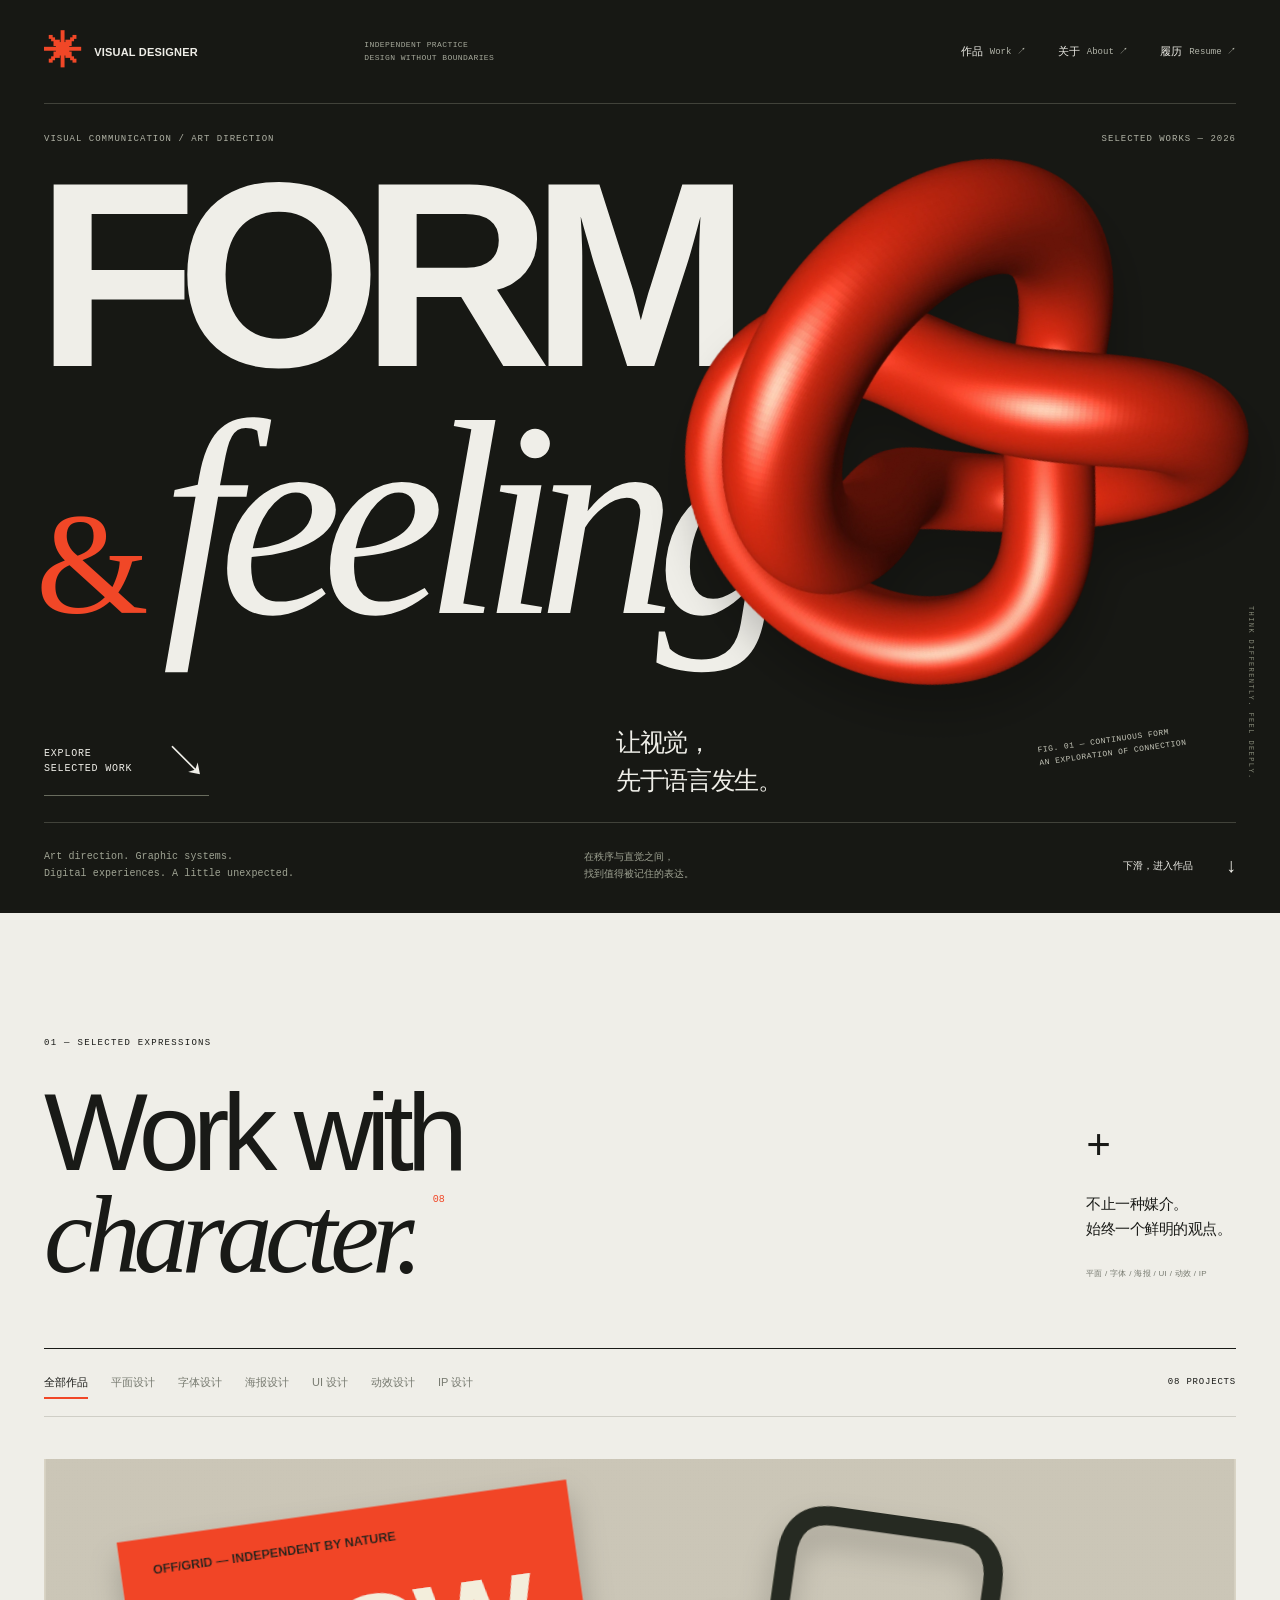
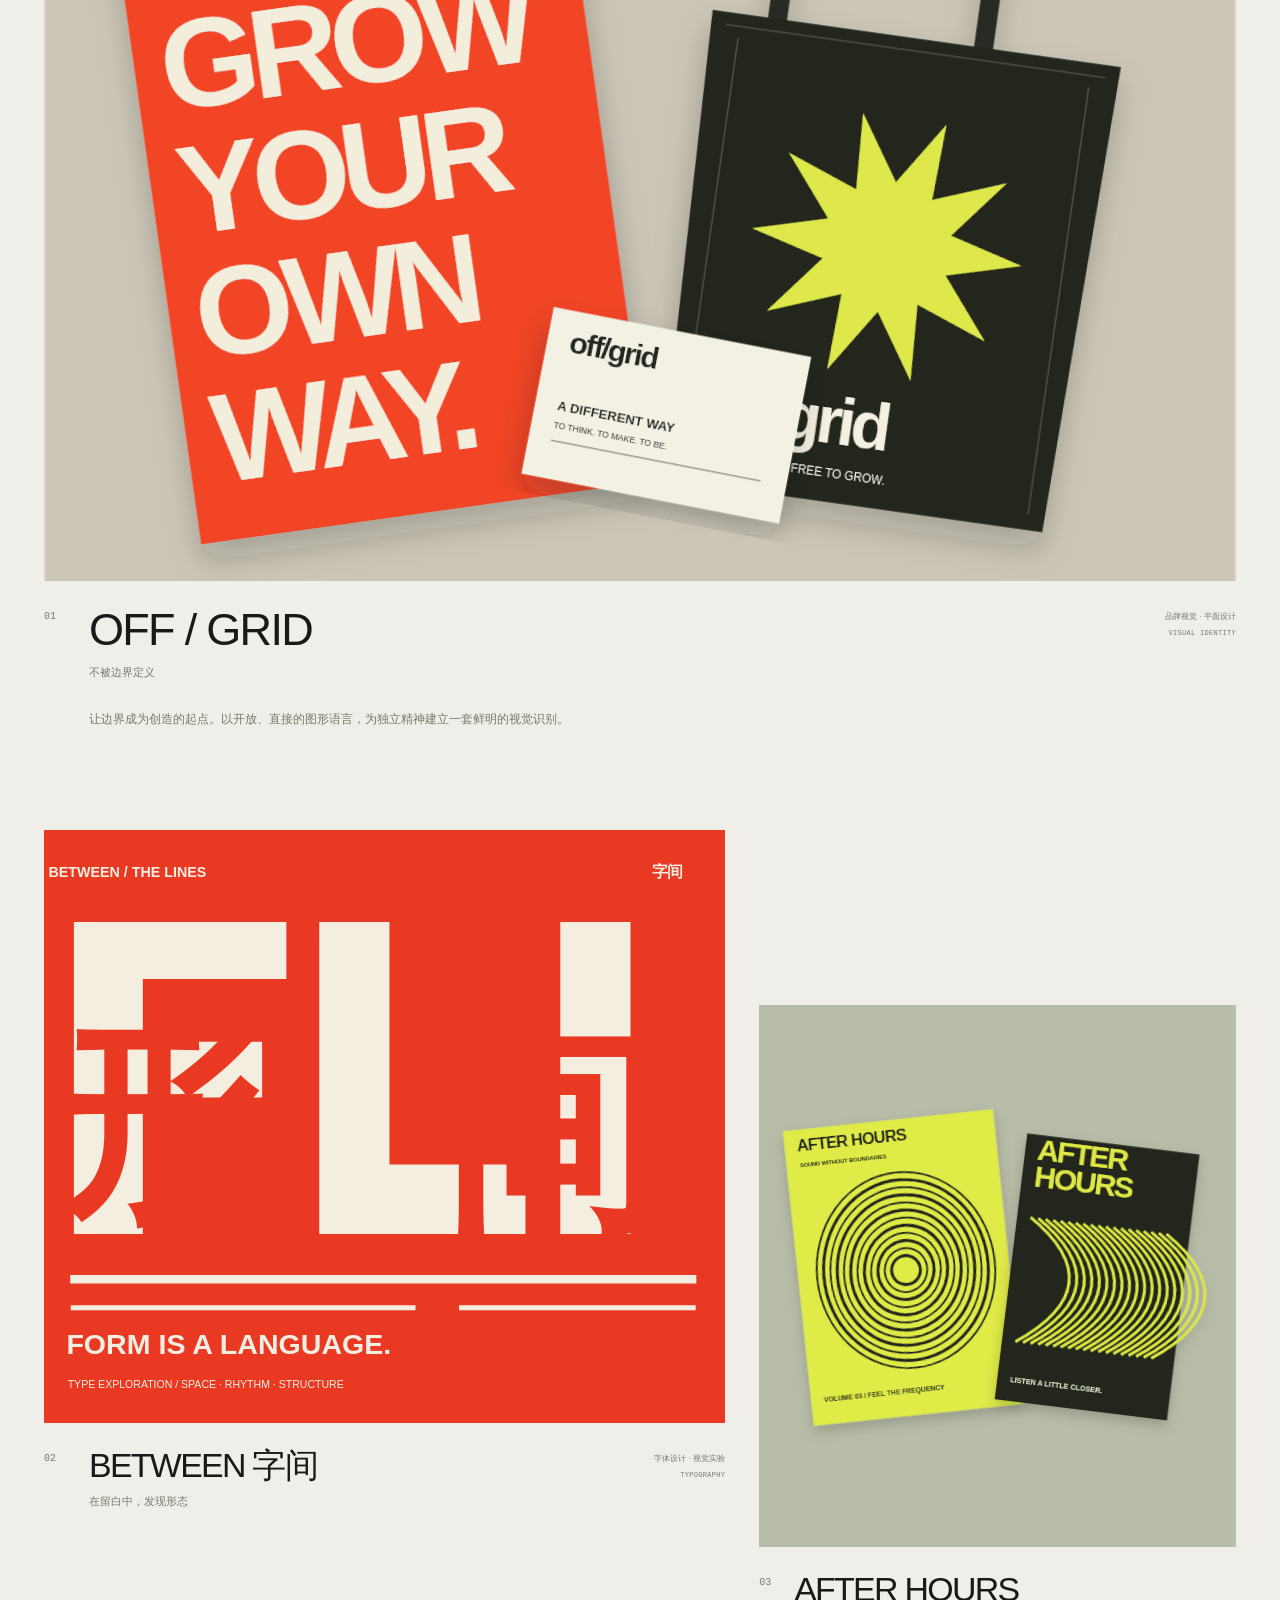
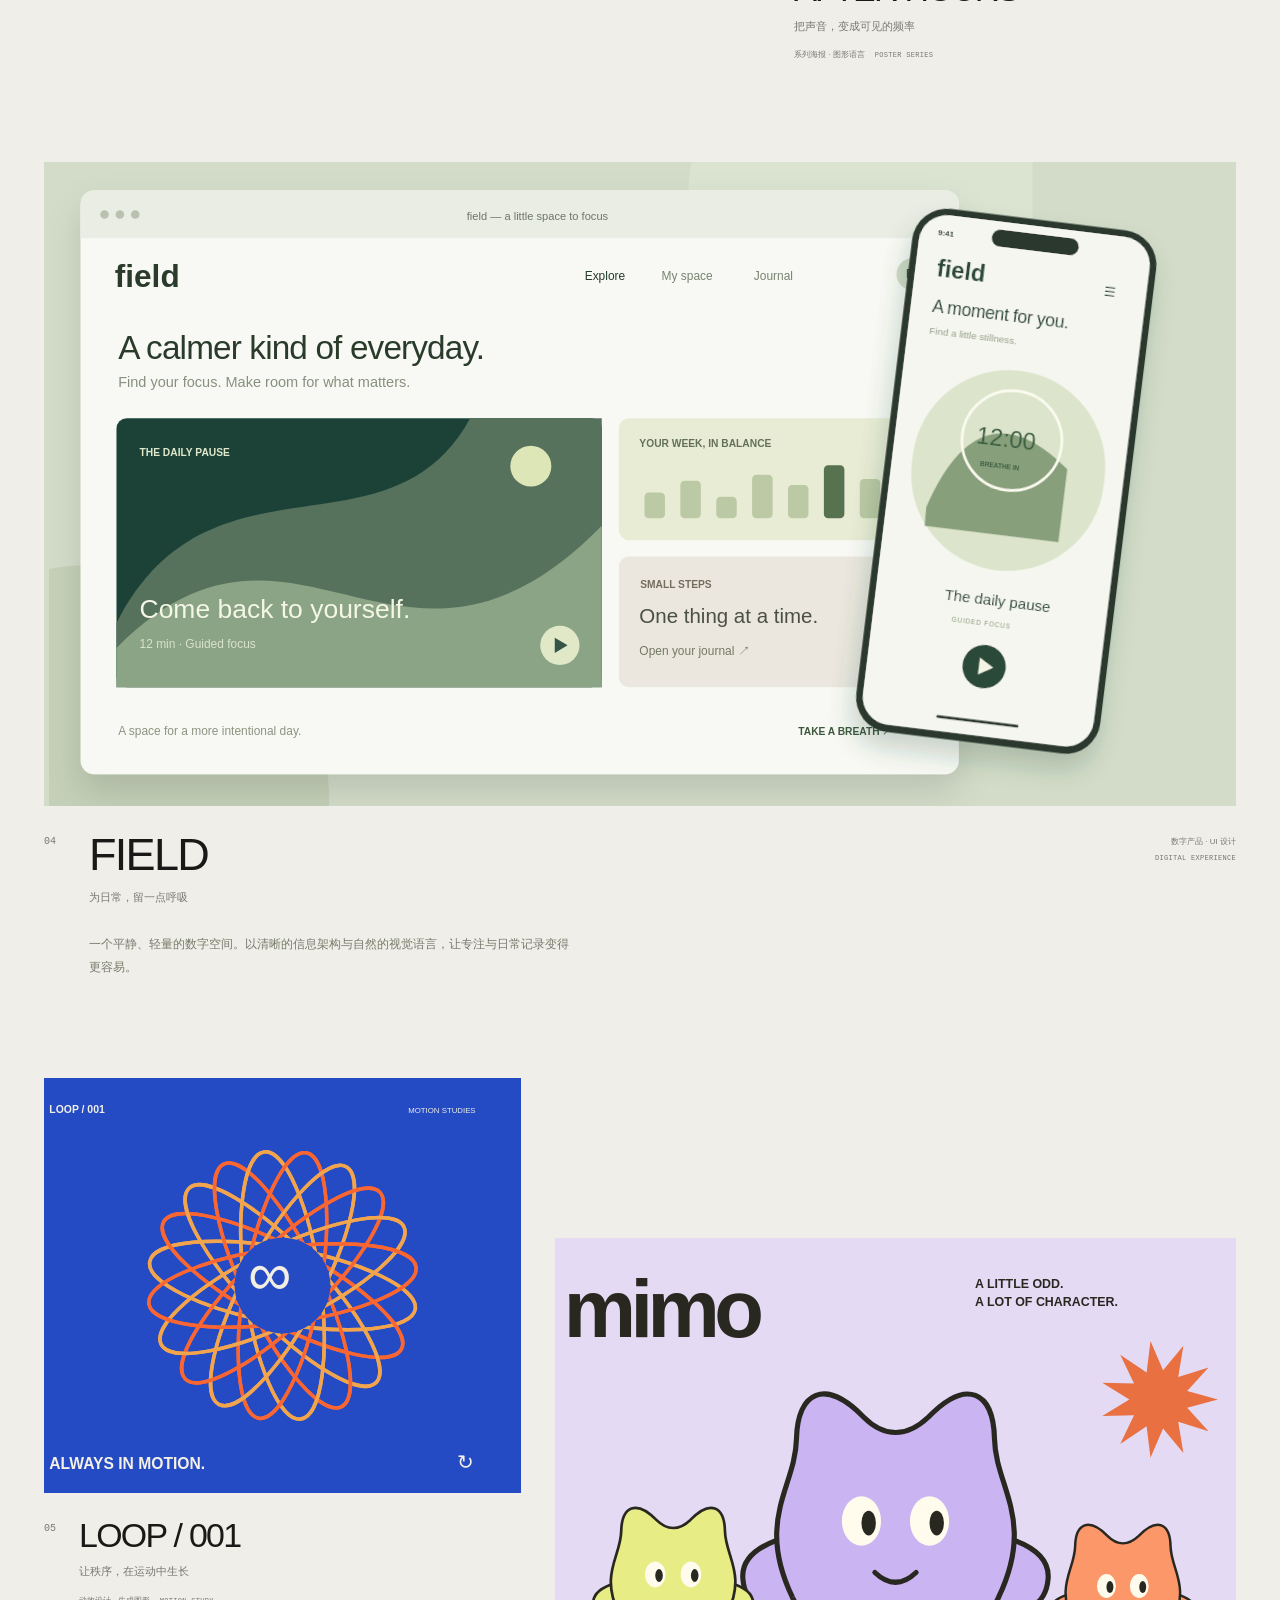
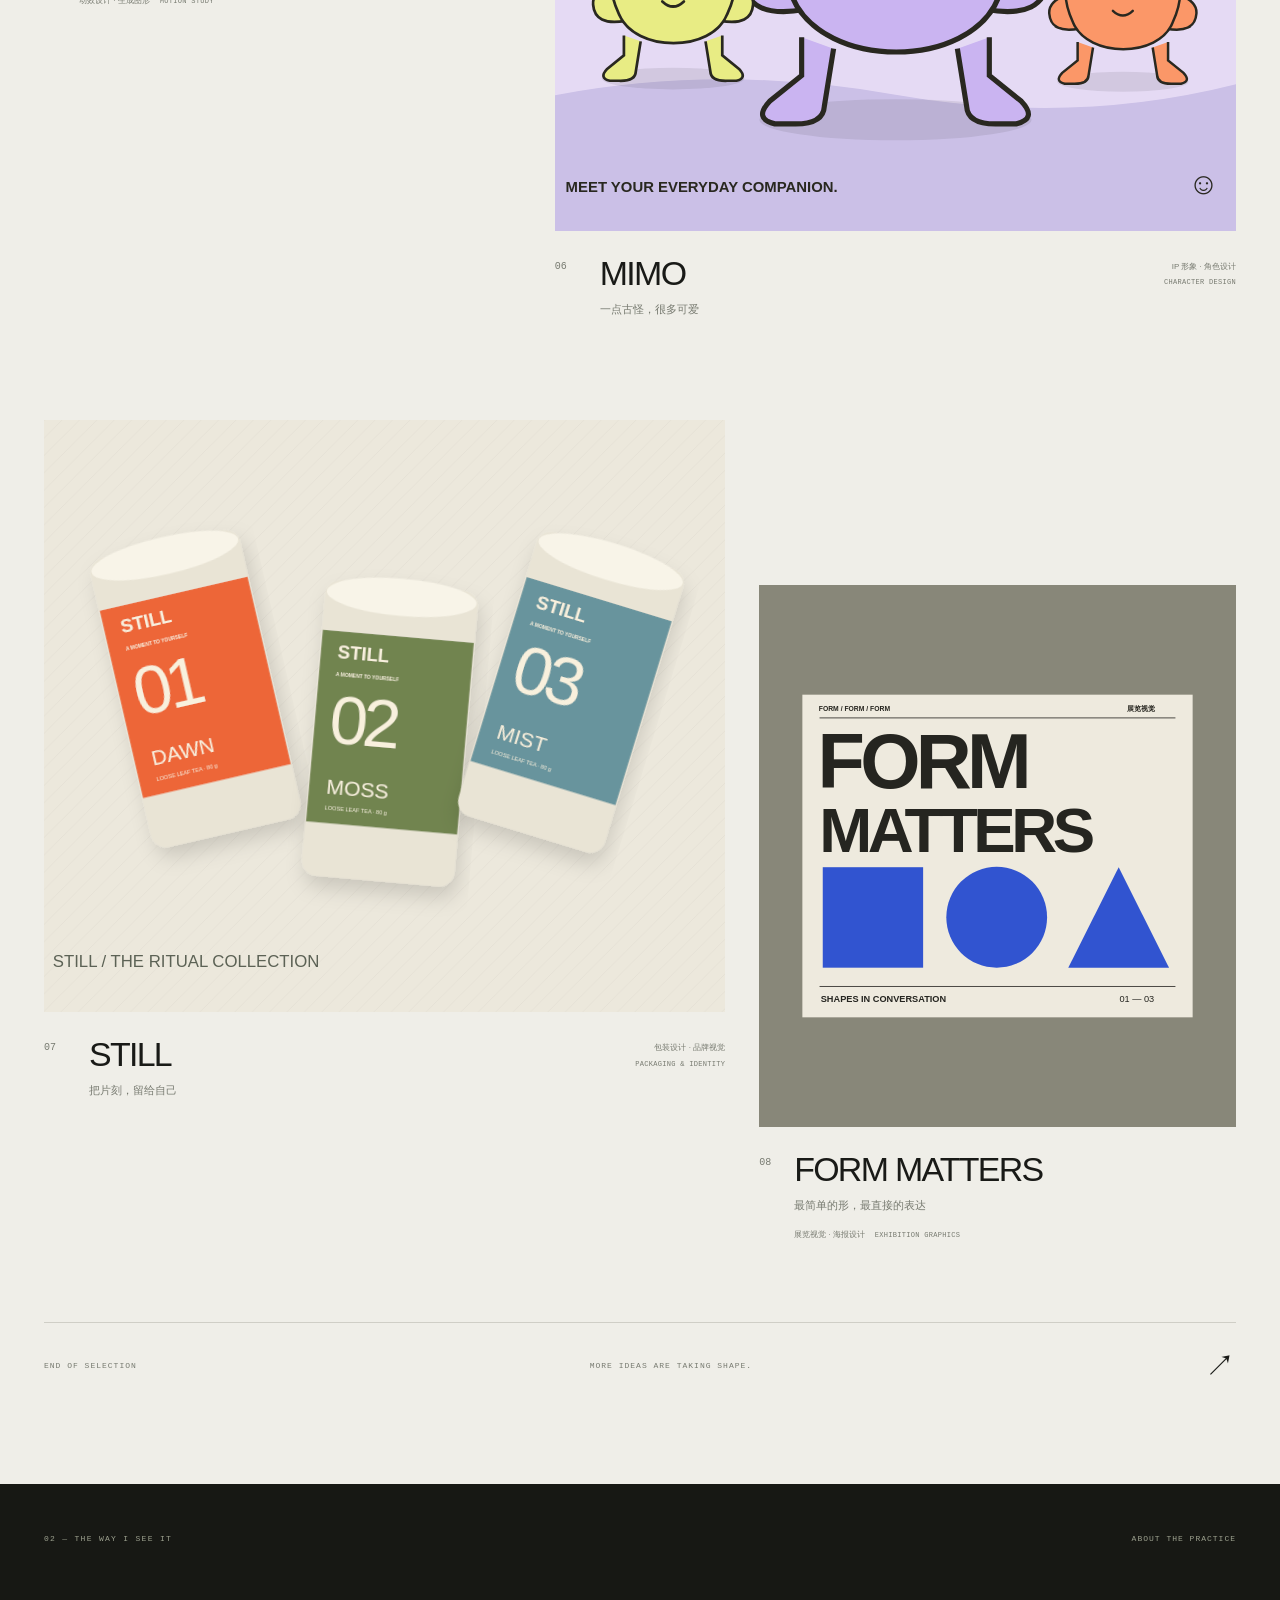
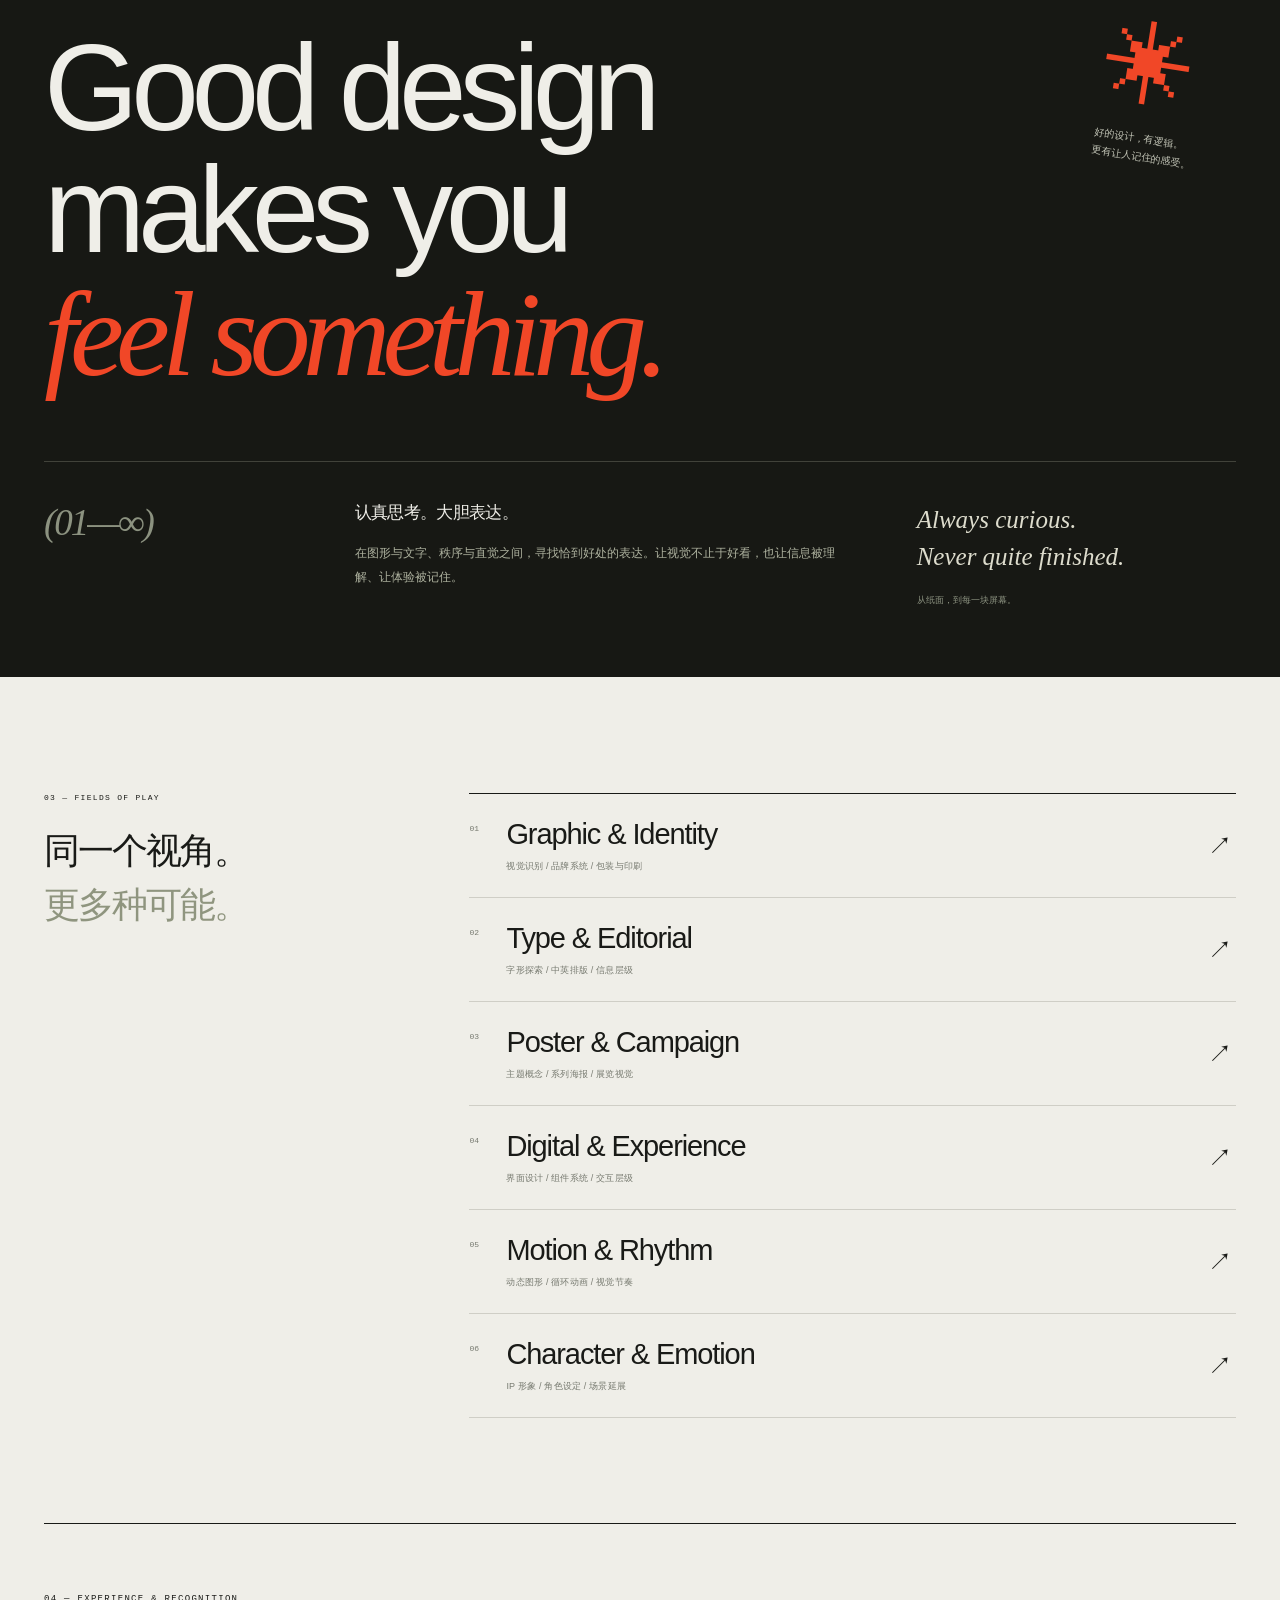
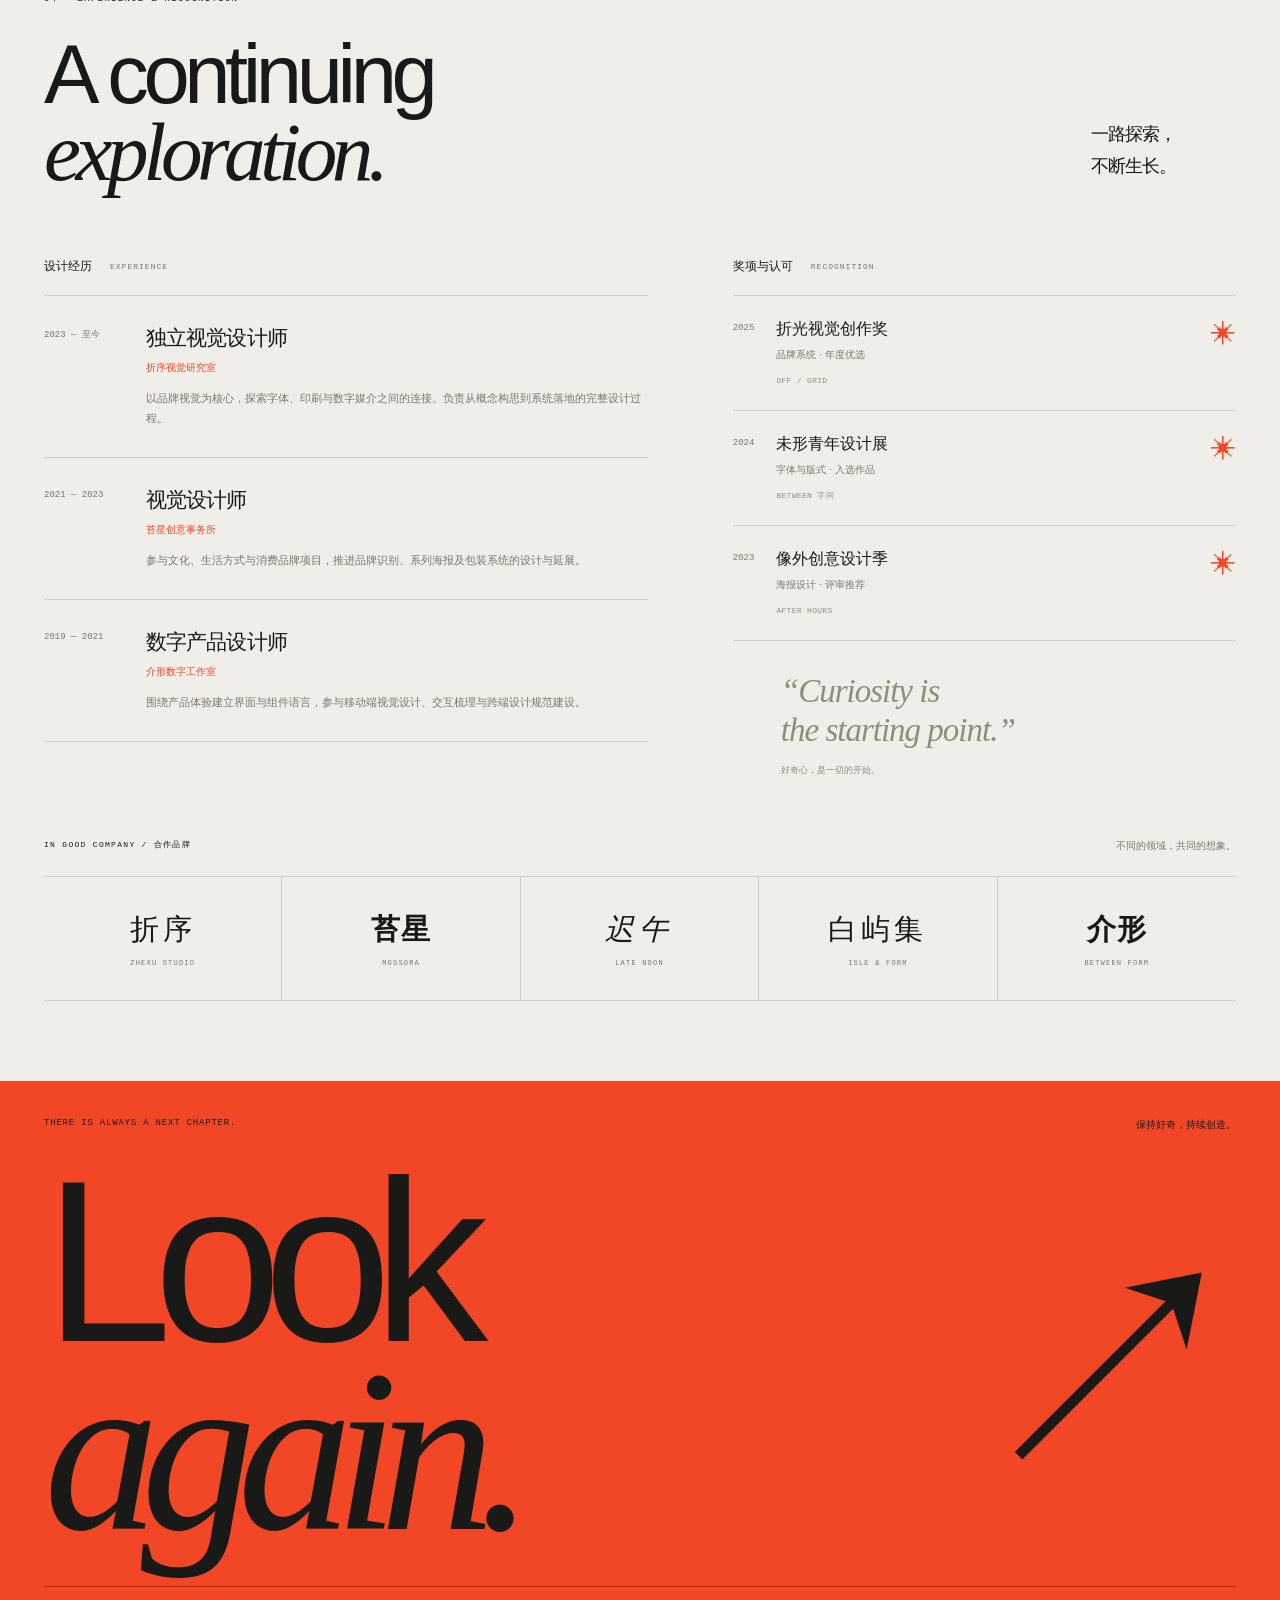
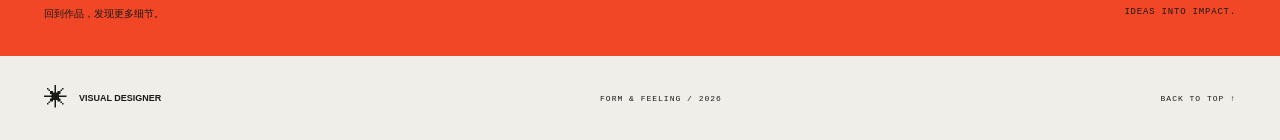
==== commit f8cc2617: "Refine preview sculpture with smooth optimized WebP artwork" ====
--- a/preview-v2/index.html
+++ b/preview-v2/index.html
@@ -7,11 +7,11 @@
 <title>FORM & FEELING — 视觉设计作品集</title><link rel="icon" href="assets/favicon.svg" type="image/svg+xml"><link rel="stylesheet" href="styles.css?v=2"><script src="content.js?v=2" defer></script><script src="app.js?v=2" defer></script>
 </head>
 <body><a class="skip-link" href="#work">跳到作品</a>
-<div class="opening" id="top"><header class="site-header"><a class="wordmark" href="#top" aria-label="视觉设计师，返回首页"><span class="brand-symbol" aria-hidden="true">✳</span><span data-profile="name">VISUAL DESIGNER</span></a><span class="header-note">INDEPENDENT PRACTICE<br>DESIGN WITHOUT BOUNDARIES</span><nav class="desktop-nav" aria-label="主导航"><a href="#work">作品 <span>Work ↗</span></a><a href="#about">关于 <span>About ↗</span></a><a href="#resume">履历 <span>Resume ↗</span></a></nav><button class="menu-toggle" aria-label="打开导航" aria-expanded="false" aria-controls="mobile-nav"><span></span><span></span></button><nav class="mobile-nav" id="mobile-nav" aria-label="移动导航" hidden><a href="#work">作品 <span>Work ↗</span></a><a href="#about">关于 <span>About ↗</span></a><a href="#resume">履历 <span>Resume ↗</span></a></nav></header>
-<section class="hero" aria-labelledby="hero-title"><div class="hero-topline"><span>VISUAL COMMUNICATION / ART DIRECTION</span><span>SELECTED WORKS — 2026</span></div><div class="hero-stage"><h1 id="hero-title"><span class="hero-form" data-profile="heroLine1">FORM</span><span class="hero-feeling"><small>&amp;</small><em data-profile="heroLine2">feeling.</em></span></h1><div class="sculpture-wrap"><img src="assets/sculpture.png" width="1400" height="1380" fetchpriority="high" alt="光泽朱红色三维缠绕雕塑，连续曲面构成没有起止的结"><span class="sculpture-label">FIG. 01 — CONTINUOUS FORM<br>AN EXPLORATION OF CONNECTION</span></div><p class="hero-statement">让视觉，<br>先于语言发生。</p><a class="hero-explore" href="#work"><span>EXPLORE<br>SELECTED WORK</span><span aria-hidden="true">↘</span></a><span class="hero-side-label" aria-hidden="true">THINK DIFFERENTLY. FEEL DEEPLY.</span></div><div class="hero-bottom"><p>Art direction. Graphic systems.<br>Digital experiences. A little unexpected.</p><p>在秩序与直觉之间，<br>找到值得被记住的表达。</p><a href="#work">下滑，进入作品 <span aria-hidden="true">↓</span></a></div></section></div>
+<div class="opening" id="top"><header class="site-header"><a class="wordmark" href="#top" aria-label="视觉设计师，返回首页"><span class="brand-symbol" aria-hidden="true">✳︎</span><span data-profile="name">VISUAL DESIGNER</span></a><span class="header-note">INDEPENDENT PRACTICE<br>DESIGN WITHOUT BOUNDARIES</span><nav class="desktop-nav" aria-label="主导航"><a href="#work">作品 <span>Work ↗</span></a><a href="#about">关于 <span>About ↗</span></a><a href="#resume">履历 <span>Resume ↗</span></a></nav><button class="menu-toggle" aria-label="打开导航" aria-expanded="false" aria-controls="mobile-nav"><span></span><span></span></button><nav class="mobile-nav" id="mobile-nav" aria-label="移动导航" hidden><a href="#work">作品 <span>Work ↗</span></a><a href="#about">关于 <span>About ↗</span></a><a href="#resume">履历 <span>Resume ↗</span></a></nav></header>
+<section class="hero" aria-labelledby="hero-title"><div class="hero-topline"><span>VISUAL COMMUNICATION / ART DIRECTION</span><span>SELECTED WORKS — 2026</span></div><div class="hero-stage"><h1 id="hero-title"><span class="hero-form" data-profile="heroLine1">FORM</span><span class="hero-feeling"><small>&amp;</small><em data-profile="heroLine2">feeling.</em></span></h1><div class="sculpture-wrap"><img src="assets/sculpture.webp" width="1400" height="1380" fetchpriority="high" alt="光泽朱红色三维缠绕雕塑，连续曲面构成没有起止的结"><span class="sculpture-label">FIG. 01 — CONTINUOUS FORM<br>AN EXPLORATION OF CONNECTION</span></div><p class="hero-statement">让视觉，<br>先于语言发生。</p><a class="hero-explore" href="#work"><span>EXPLORE<br>SELECTED WORK</span><span aria-hidden="true">↘</span></a><span class="hero-side-label" aria-hidden="true">THINK DIFFERENTLY. FEEL DEEPLY.</span></div><div class="hero-bottom"><p>Art direction. Graphic systems.<br>Digital experiences. A little unexpected.</p><p>在秩序与直觉之间，<br>找到值得被记住的表达。</p><a href="#work">下滑，进入作品 <span aria-hidden="true">↓</span></a></div></section></div>
 <main>
 <section id="work" class="work-section section-shell" aria-labelledby="work-title"><div class="section-heading"><div><p class="eyebrow">01 — SELECTED EXPRESSIONS</p><h2 id="work-title">Work with<br><em>character.</em><sup id="total-count">08</sup></h2></div><div class="work-heading-note"><span class="small-cross" aria-hidden="true">+</span><p>不止一种媒介。<br>始终一个鲜明的观点。</p><span>平面 / 字体 / 海报 / UI / 动效 / IP</span></div></div><div class="work-toolbar"><div id="filters" class="filters" role="group" aria-label="按设计类别筛选作品"></div><span id="results-count" class="results-count">08 PROJECTS</span></div><p id="filter-status" class="sr-only" role="status" aria-live="polite"></p><div id="project-grid" class="project-grid"></div><noscript><p>请开启 JavaScript 浏览完整项目。</p><img src="assets/off-grid.svg" alt="OFF / GRID 品牌设计"></noscript><div class="work-end"><span>END OF SELECTION</span><span>MORE IDEAS ARE TAKING SHAPE.</span><span aria-hidden="true">↗</span></div></section>
-<section id="about" class="about-section" aria-labelledby="about-title"><div class="about-top section-shell"><p class="eyebrow">02 — THE WAY I SEE IT</p><span>ABOUT THE PRACTICE</span></div><div class="manifesto section-shell"><h2 id="about-title">Good design<br>makes you<br><em>feel something.</em></h2><div class="manifesto-note"><span aria-hidden="true">✳</span><p>好的设计，有逻辑。<br>更有让人记住的感受。</p></div></div><div class="about-bottom section-shell"><span class="about-number">(01—∞)</span><div><h3>认真思考。大胆表达。</h3><p data-profile="about">在图形与文字、秩序与直觉之间，寻找恰到好处的表达。让视觉不止于好看，也让信息被理解、让体验被记住。</p></div><p class="about-aside">Always curious.<br>Never quite finished.<br><span>从纸面，到每一块屏幕。</span></p></div></section>
+<section id="about" class="about-section" aria-labelledby="about-title"><div class="about-top section-shell"><p class="eyebrow">02 — THE WAY I SEE IT</p><span>ABOUT THE PRACTICE</span></div><div class="manifesto section-shell"><h2 id="about-title">Good design<br>makes you<br><em>feel something.</em></h2><div class="manifesto-note"><span aria-hidden="true">✳︎</span><p>好的设计，有逻辑。<br>更有让人记住的感受。</p></div></div><div class="about-bottom section-shell"><span class="about-number">(01—∞)</span><div><h3>认真思考。大胆表达。</h3><p data-profile="about">在图形与文字、秩序与直觉之间，寻找恰到好处的表达。让视觉不止于好看，也让信息被理解、让体验被记住。</p></div><p class="about-aside">Always curious.<br>Never quite finished.<br><span>从纸面，到每一块屏幕。</span></p></div></section>
 <section id="capabilities" class="capability-section section-shell" aria-labelledby="capability-title"><div class="compact-heading"><p class="eyebrow">03 — FIELDS OF PLAY</p><h2 id="capability-title">同一个视角。<br><em>更多种可能。</em></h2></div><div class="capability-list">
 <a href="#work" data-filter-link="graphic" class="capability-row"><span class="capability-number">01</span><h3>Graphic & Identity</h3><p>视觉识别 / 品牌系统 / 包装与印刷</p><span class="capability-arrow" aria-hidden="true">↗</span></a>
 <a href="#work" data-filter-link="type" class="capability-row"><span class="capability-number">02</span><h3>Type & Editorial</h3><p>字形探索 / 中英排版 / 信息层级</p><span class="capability-arrow" aria-hidden="true">↗</span></a>
@@ -21,6 +21,6 @@
 <a href="#work" data-filter-link="ip" class="capability-row"><span class="capability-number">06</span><h3>Character & Emotion</h3><p>IP 形象 / 角色设定 / 场景延展</p><span class="capability-arrow" aria-hidden="true">↗</span></a></div><div id="profile-links" class="profile-links" hidden></div></section>
 <section id="resume" class="resume-section section-shell" aria-labelledby="resume-title"><div class="section-heading resume-heading"><div><p class="eyebrow">04 — EXPERIENCE & RECOGNITION</p><h2 id="resume-title">A continuing<br><em>exploration.</em></h2></div><p class="resume-heading-note">一路探索，<br>不断生长。</p></div><div class="resume-layout"><div><h3 class="resume-column-title">设计经历 <span>EXPERIENCE</span></h3><div id="experience-list"></div></div><div><h3 class="resume-column-title">奖项与认可 <span>RECOGNITION</span></h3><div id="awards-list"></div><div class="resume-quote">“Curiosity is<br>the starting point.”<span>好奇心，是一切的开始。</span></div></div></div><div id="clients" class="clients-section"><div class="clients-heading"><p class="eyebrow">IN GOOD COMPANY / 合作品牌</p><span>不同的领域，共同的想象。</span></div><div id="client-list" class="client-list"></div></div></section>
 <section class="closing-section"><div class="section-shell"><div class="closing-top"><span>THERE IS ALWAYS A NEXT CHAPTER.</span><span>保持好奇，持续创造。</span></div><a class="closing-link" href="#work"><span>Look<br><em>again.</em></span><span class="closing-arrow" aria-hidden="true">↗</span></a><div class="closing-bottom"><span>回到作品，发现更多细节。</span><span>IDEAS INTO IMPACT.</span></div></div></section>
-</main><footer class="site-footer section-shell"><a class="footer-brand" href="#top">✳ <span data-profile="name">VISUAL DESIGNER</span></a><span>FORM & FEELING / 2026</span><a href="#top" class="back-top">BACK TO TOP ↑</a></footer>
+</main><footer class="site-footer section-shell"><a class="footer-brand" href="#top">✳︎ <span data-profile="name">VISUAL DESIGNER</span></a><span>FORM & FEELING / 2026</span><a href="#top" class="back-top">BACK TO TOP ↑</a></footer>
 <dialog class="project-dialog" id="project-dialog" aria-labelledby="dialog-title"><div class="dialog-top"><span id="dialog-index"></span><button class="dialog-close" aria-label="关闭项目详情">关闭 <span aria-hidden="true">×</span></button></div><div id="dialog-content"></div></dialog>
 </body></html>
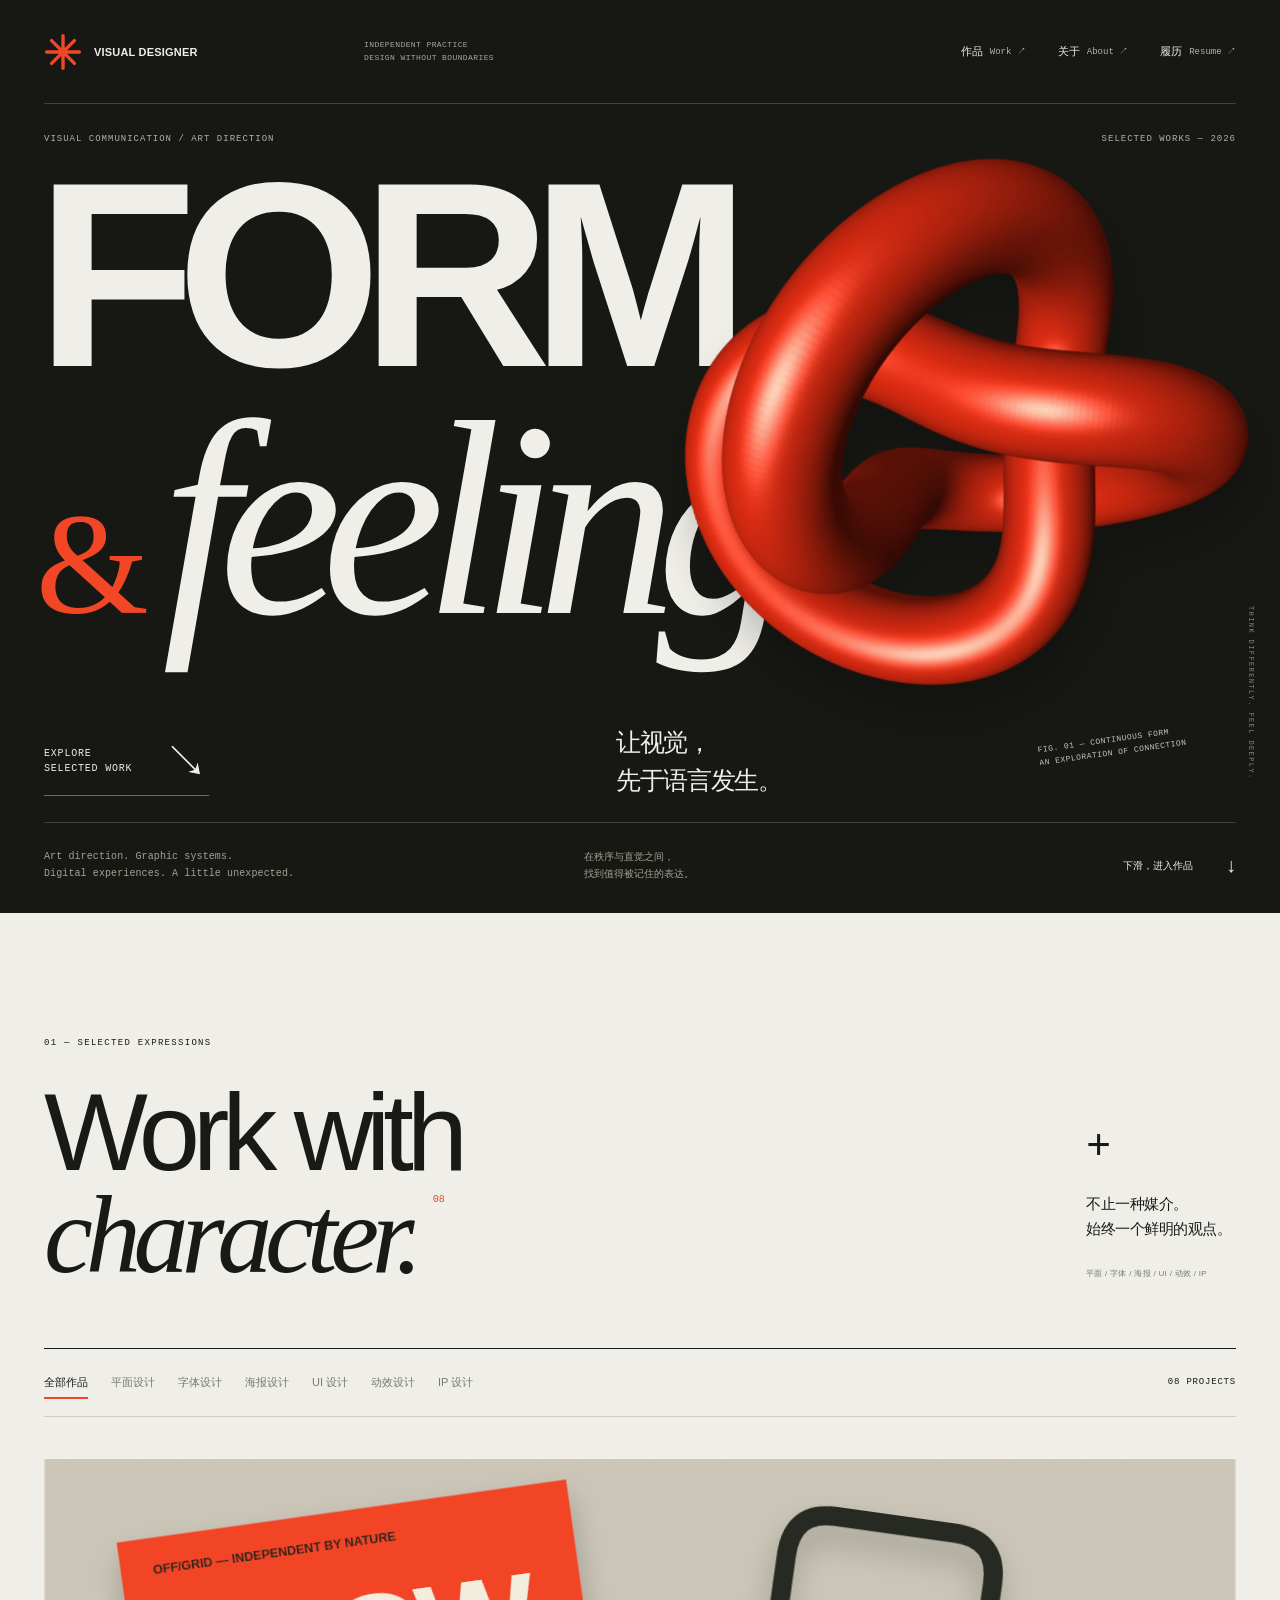
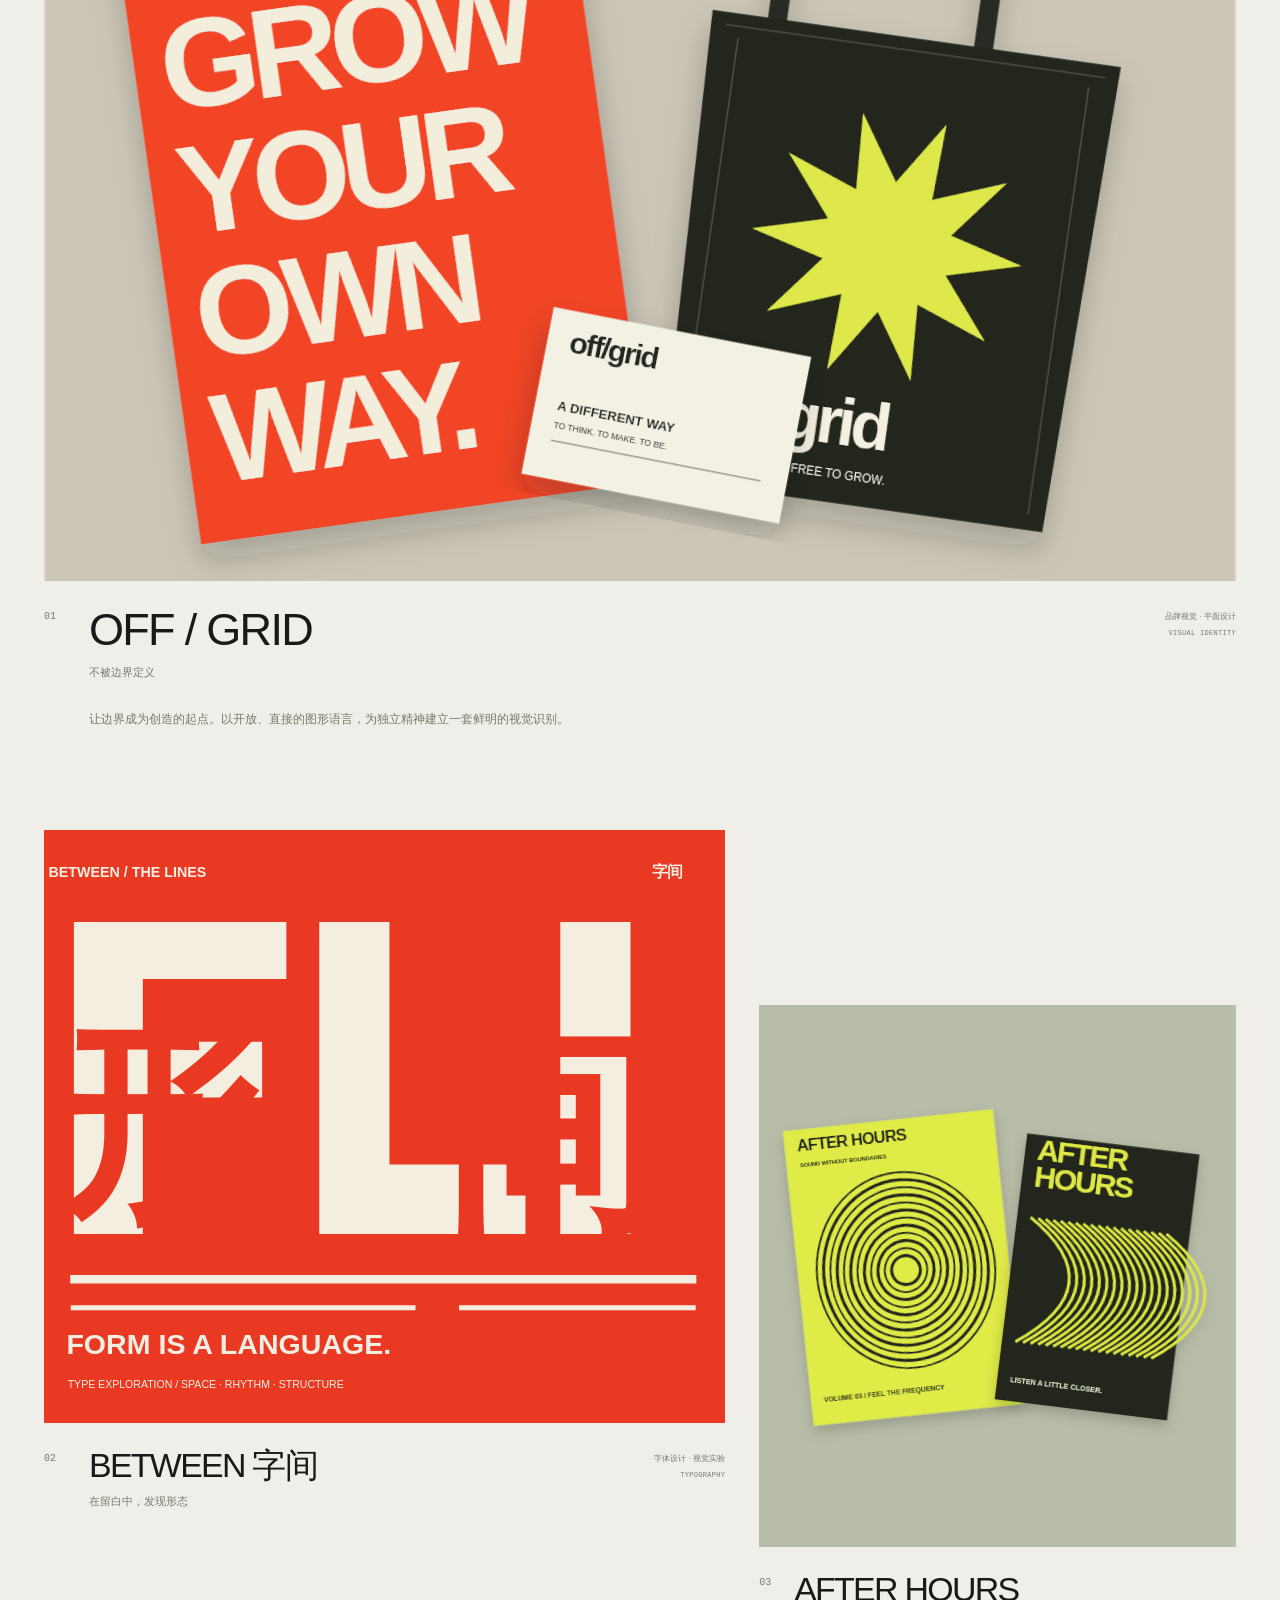
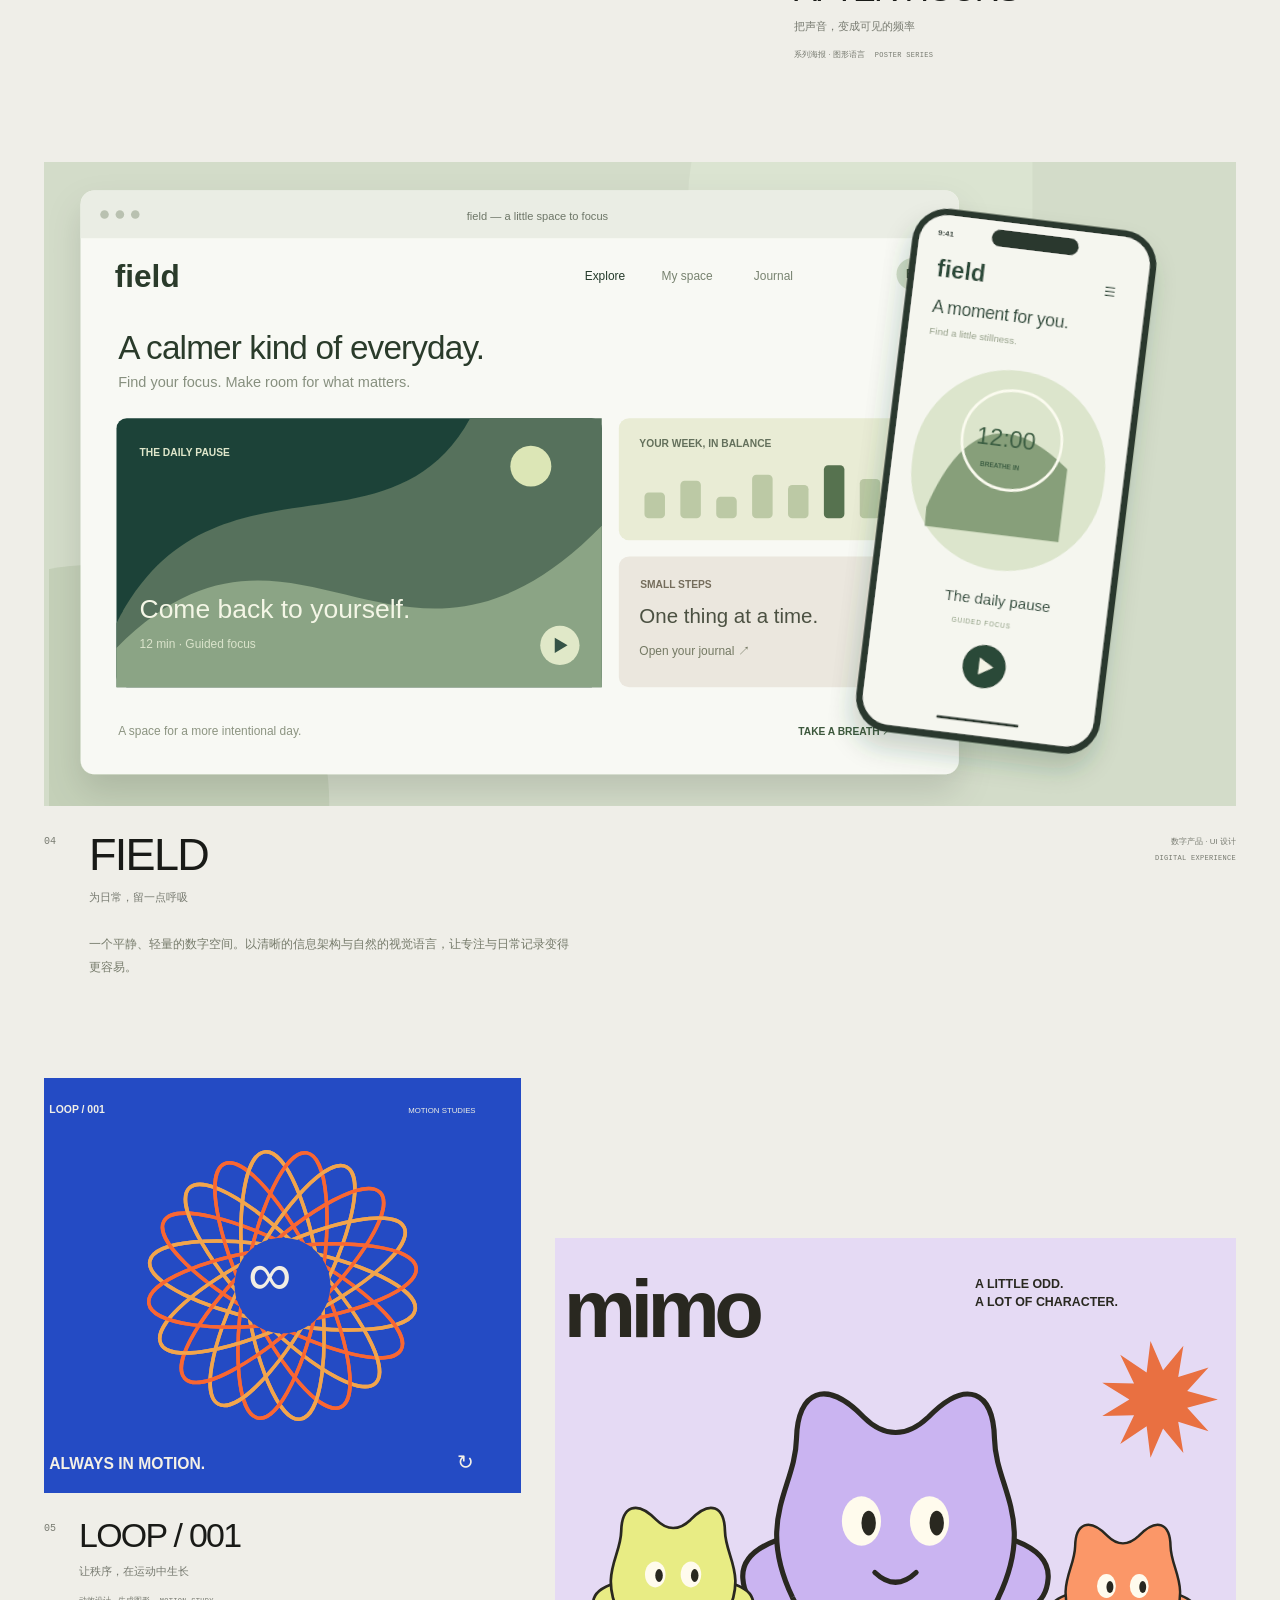
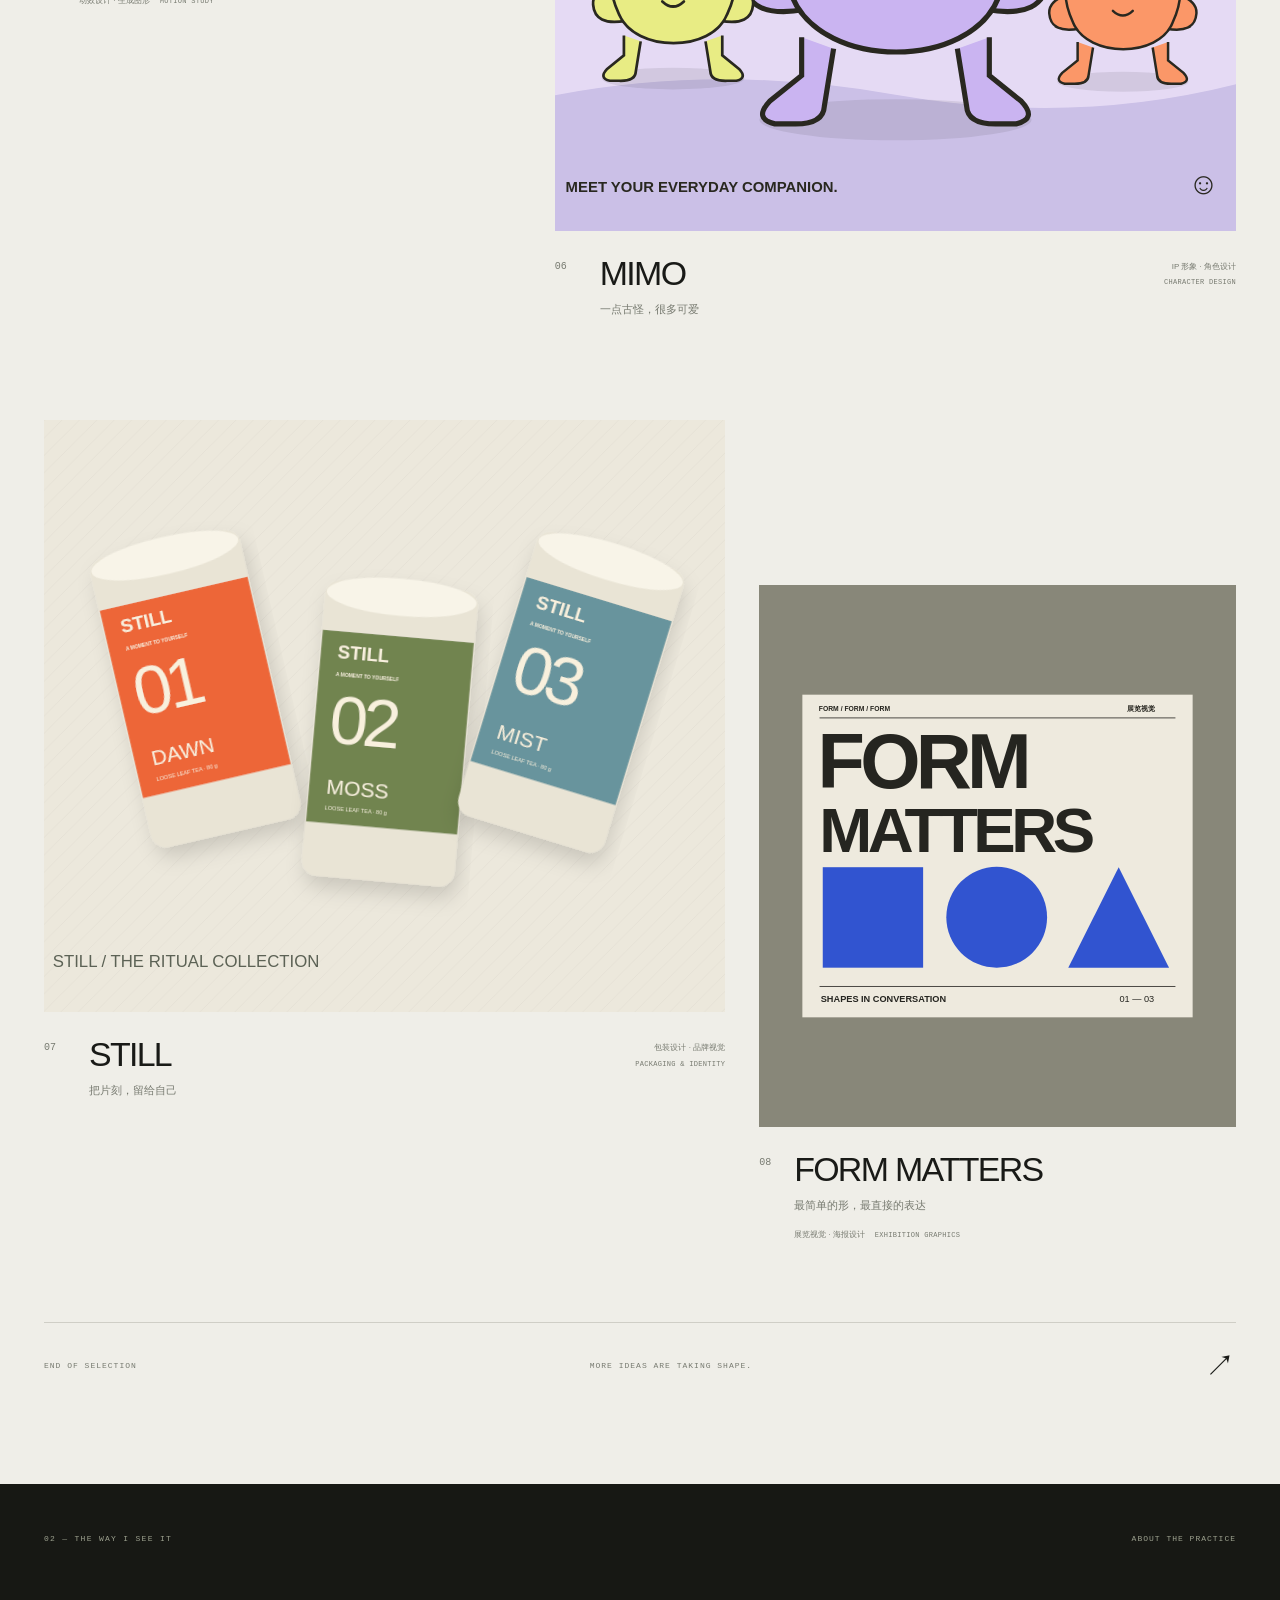
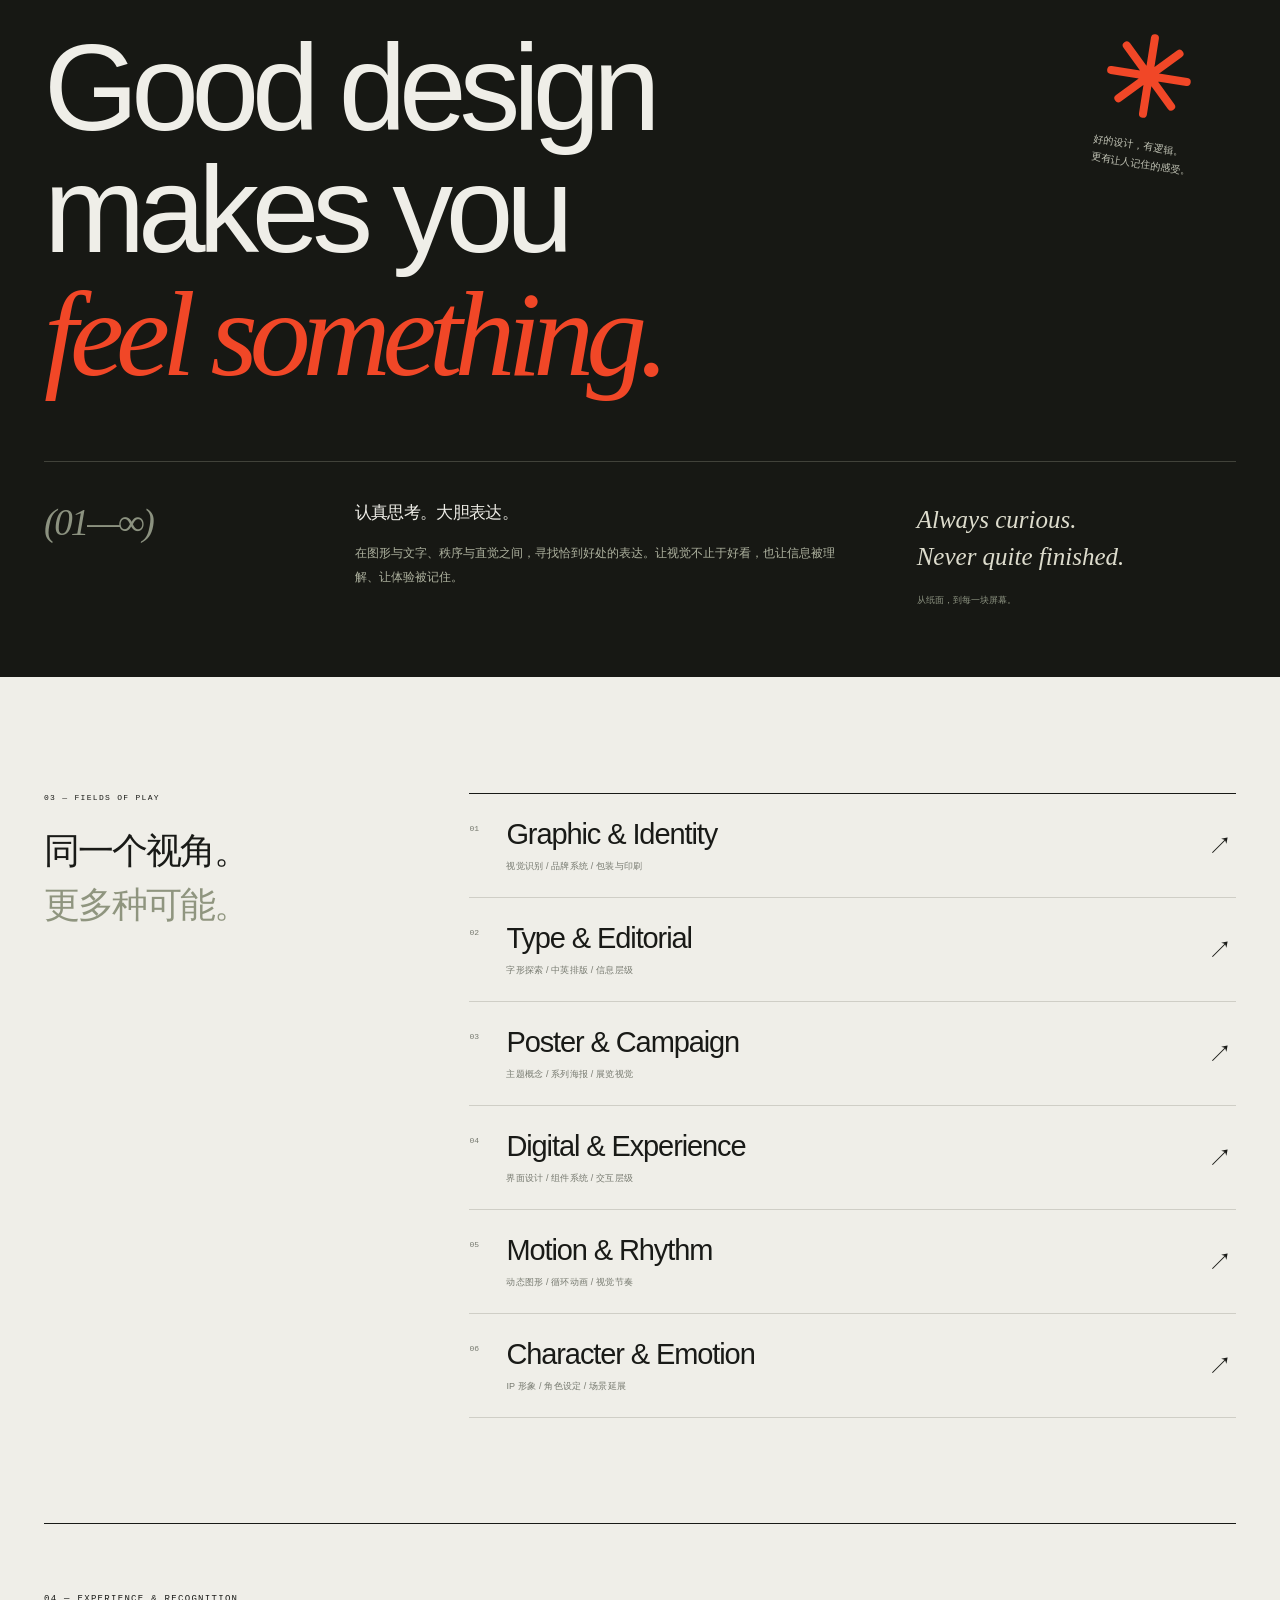
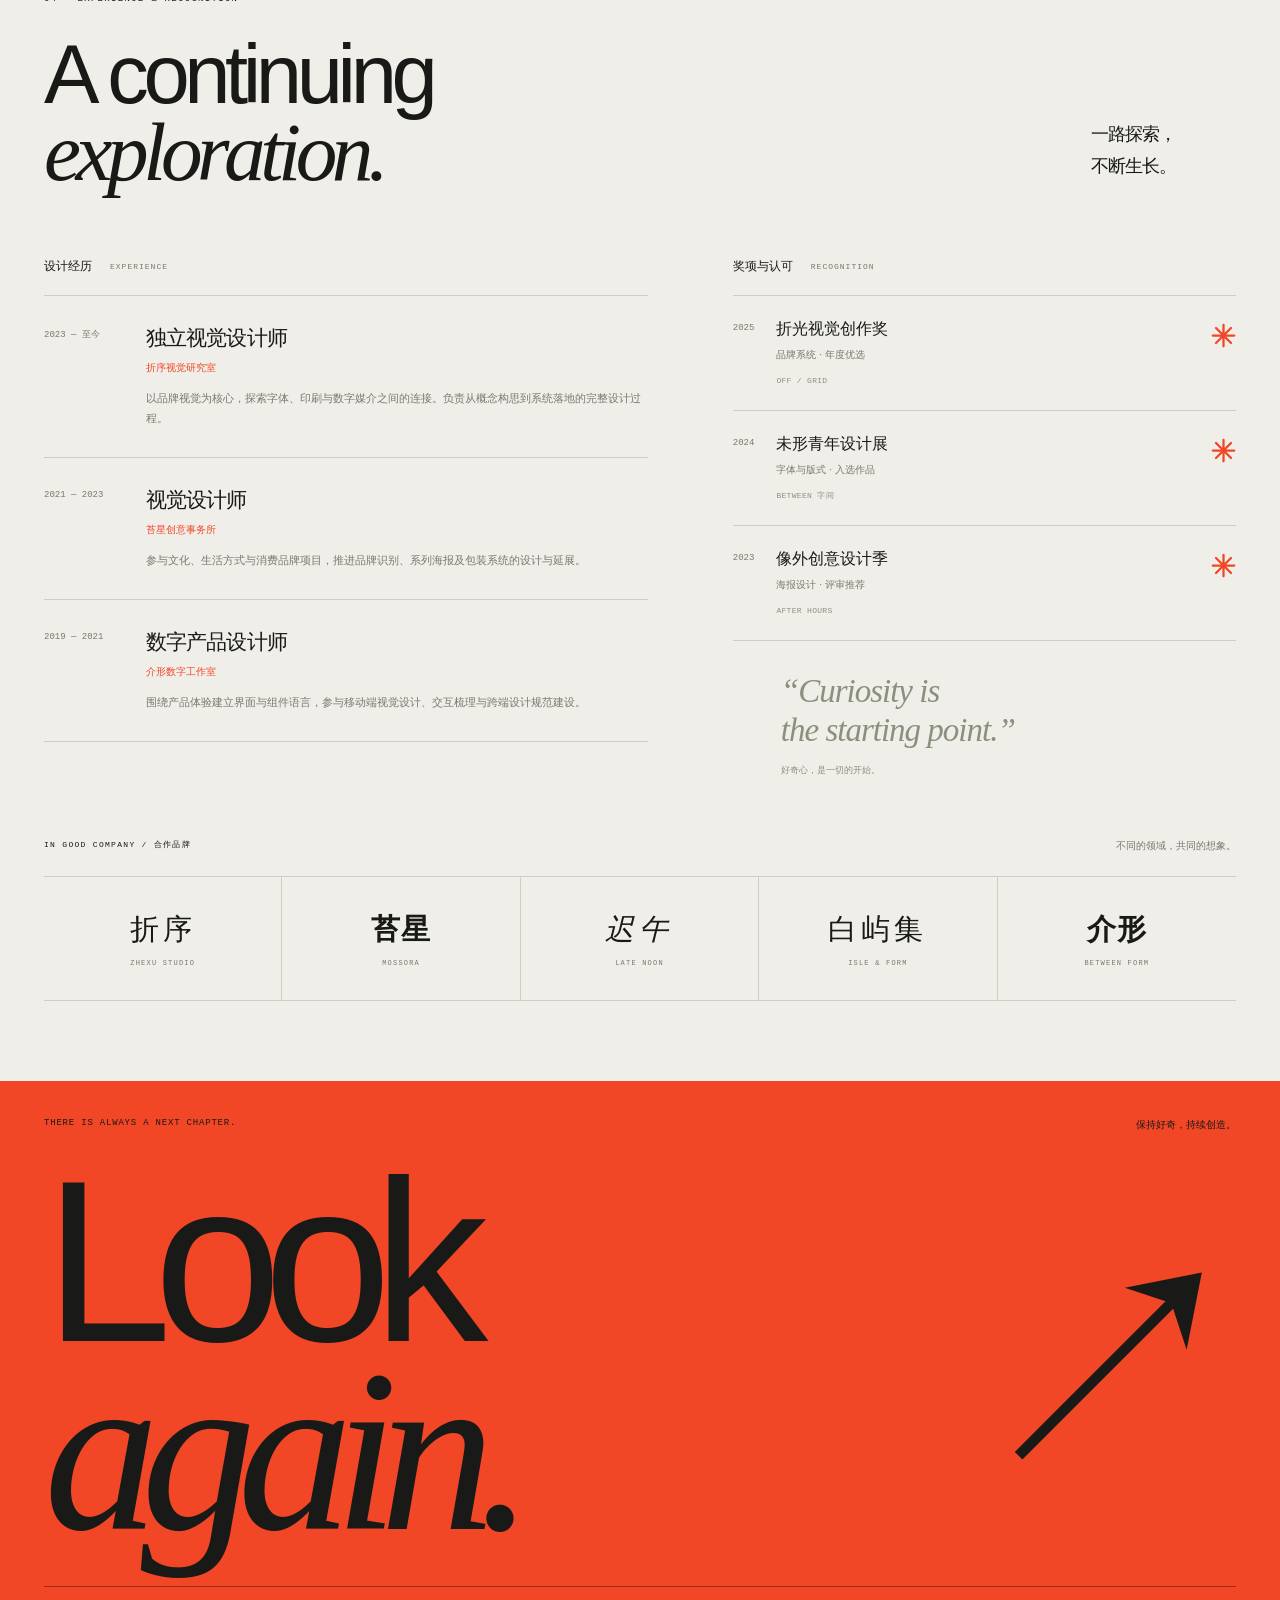
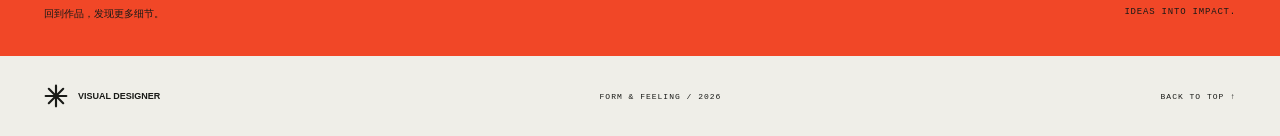
==== commit a944baa0: "Polish V2 vector marks and mobile title layering" ====
--- a/preview-v2/index.html
+++ b/preview-v2/index.html
@@ -7,11 +7,11 @@
 <title>FORM & FEELING — 视觉设计作品集</title><link rel="icon" href="assets/favicon.svg" type="image/svg+xml"><link rel="stylesheet" href="styles.css?v=2"><script src="content.js?v=2" defer></script><script src="app.js?v=2" defer></script>
 </head>
 <body><a class="skip-link" href="#work">跳到作品</a>
-<div class="opening" id="top"><header class="site-header"><a class="wordmark" href="#top" aria-label="视觉设计师，返回首页"><span class="brand-symbol" aria-hidden="true">✳︎</span><span data-profile="name">VISUAL DESIGNER</span></a><span class="header-note">INDEPENDENT PRACTICE<br>DESIGN WITHOUT BOUNDARIES</span><nav class="desktop-nav" aria-label="主导航"><a href="#work">作品 <span>Work ↗</span></a><a href="#about">关于 <span>About ↗</span></a><a href="#resume">履历 <span>Resume ↗</span></a></nav><button class="menu-toggle" aria-label="打开导航" aria-expanded="false" aria-controls="mobile-nav"><span></span><span></span></button><nav class="mobile-nav" id="mobile-nav" aria-label="移动导航" hidden><a href="#work">作品 <span>Work ↗</span></a><a href="#about">关于 <span>About ↗</span></a><a href="#resume">履历 <span>Resume ↗</span></a></nav></header>
+<div class="opening" id="top"><header class="site-header"><a class="wordmark" href="#top" aria-label="视觉设计师，返回首页"><span class="brand-symbol" aria-hidden="true"><svg class="star-mark" viewBox="0 0 100 100" aria-hidden="true"><path d="M50 7v86M7 50h86M20 20l60 60M20 80l60-60" fill="none" stroke="currentColor" stroke-width="9" stroke-linecap="round"/></svg></span><span data-profile="name">VISUAL DESIGNER</span></a><span class="header-note">INDEPENDENT PRACTICE<br>DESIGN WITHOUT BOUNDARIES</span><nav class="desktop-nav" aria-label="主导航"><a href="#work">作品 <span>Work ↗</span></a><a href="#about">关于 <span>About ↗</span></a><a href="#resume">履历 <span>Resume ↗</span></a></nav><button class="menu-toggle" aria-label="打开导航" aria-expanded="false" aria-controls="mobile-nav"><span></span><span></span></button><nav class="mobile-nav" id="mobile-nav" aria-label="移动导航" hidden><a href="#work">作品 <span>Work ↗</span></a><a href="#about">关于 <span>About ↗</span></a><a href="#resume">履历 <span>Resume ↗</span></a></nav></header>
 <section class="hero" aria-labelledby="hero-title"><div class="hero-topline"><span>VISUAL COMMUNICATION / ART DIRECTION</span><span>SELECTED WORKS — 2026</span></div><div class="hero-stage"><h1 id="hero-title"><span class="hero-form" data-profile="heroLine1">FORM</span><span class="hero-feeling"><small>&amp;</small><em data-profile="heroLine2">feeling.</em></span></h1><div class="sculpture-wrap"><img src="assets/sculpture.webp" width="1400" height="1380" fetchpriority="high" alt="光泽朱红色三维缠绕雕塑，连续曲面构成没有起止的结"><span class="sculpture-label">FIG. 01 — CONTINUOUS FORM<br>AN EXPLORATION OF CONNECTION</span></div><p class="hero-statement">让视觉，<br>先于语言发生。</p><a class="hero-explore" href="#work"><span>EXPLORE<br>SELECTED WORK</span><span aria-hidden="true">↘</span></a><span class="hero-side-label" aria-hidden="true">THINK DIFFERENTLY. FEEL DEEPLY.</span></div><div class="hero-bottom"><p>Art direction. Graphic systems.<br>Digital experiences. A little unexpected.</p><p>在秩序与直觉之间，<br>找到值得被记住的表达。</p><a href="#work">下滑，进入作品 <span aria-hidden="true">↓</span></a></div></section></div>
 <main>
 <section id="work" class="work-section section-shell" aria-labelledby="work-title"><div class="section-heading"><div><p class="eyebrow">01 — SELECTED EXPRESSIONS</p><h2 id="work-title">Work with<br><em>character.</em><sup id="total-count">08</sup></h2></div><div class="work-heading-note"><span class="small-cross" aria-hidden="true">+</span><p>不止一种媒介。<br>始终一个鲜明的观点。</p><span>平面 / 字体 / 海报 / UI / 动效 / IP</span></div></div><div class="work-toolbar"><div id="filters" class="filters" role="group" aria-label="按设计类别筛选作品"></div><span id="results-count" class="results-count">08 PROJECTS</span></div><p id="filter-status" class="sr-only" role="status" aria-live="polite"></p><div id="project-grid" class="project-grid"></div><noscript><p>请开启 JavaScript 浏览完整项目。</p><img src="assets/off-grid.svg" alt="OFF / GRID 品牌设计"></noscript><div class="work-end"><span>END OF SELECTION</span><span>MORE IDEAS ARE TAKING SHAPE.</span><span aria-hidden="true">↗</span></div></section>
-<section id="about" class="about-section" aria-labelledby="about-title"><div class="about-top section-shell"><p class="eyebrow">02 — THE WAY I SEE IT</p><span>ABOUT THE PRACTICE</span></div><div class="manifesto section-shell"><h2 id="about-title">Good design<br>makes you<br><em>feel something.</em></h2><div class="manifesto-note"><span aria-hidden="true">✳︎</span><p>好的设计，有逻辑。<br>更有让人记住的感受。</p></div></div><div class="about-bottom section-shell"><span class="about-number">(01—∞)</span><div><h3>认真思考。大胆表达。</h3><p data-profile="about">在图形与文字、秩序与直觉之间，寻找恰到好处的表达。让视觉不止于好看，也让信息被理解、让体验被记住。</p></div><p class="about-aside">Always curious.<br>Never quite finished.<br><span>从纸面，到每一块屏幕。</span></p></div></section>
+<section id="about" class="about-section" aria-labelledby="about-title"><div class="about-top section-shell"><p class="eyebrow">02 — THE WAY I SEE IT</p><span>ABOUT THE PRACTICE</span></div><div class="manifesto section-shell"><h2 id="about-title">Good design<br>makes you<br><em>feel something.</em></h2><div class="manifesto-note"><span aria-hidden="true"><svg class="star-mark" viewBox="0 0 100 100" aria-hidden="true"><path d="M50 7v86M7 50h86M20 20l60 60M20 80l60-60" fill="none" stroke="currentColor" stroke-width="9" stroke-linecap="round"/></svg></span><p>好的设计，有逻辑。<br>更有让人记住的感受。</p></div></div><div class="about-bottom section-shell"><span class="about-number">(01—∞)</span><div><h3>认真思考。大胆表达。</h3><p data-profile="about">在图形与文字、秩序与直觉之间，寻找恰到好处的表达。让视觉不止于好看，也让信息被理解、让体验被记住。</p></div><p class="about-aside">Always curious.<br>Never quite finished.<br><span>从纸面，到每一块屏幕。</span></p></div></section>
 <section id="capabilities" class="capability-section section-shell" aria-labelledby="capability-title"><div class="compact-heading"><p class="eyebrow">03 — FIELDS OF PLAY</p><h2 id="capability-title">同一个视角。<br><em>更多种可能。</em></h2></div><div class="capability-list">
 <a href="#work" data-filter-link="graphic" class="capability-row"><span class="capability-number">01</span><h3>Graphic & Identity</h3><p>视觉识别 / 品牌系统 / 包装与印刷</p><span class="capability-arrow" aria-hidden="true">↗</span></a>
 <a href="#work" data-filter-link="type" class="capability-row"><span class="capability-number">02</span><h3>Type & Editorial</h3><p>字形探索 / 中英排版 / 信息层级</p><span class="capability-arrow" aria-hidden="true">↗</span></a>
@@ -21,6 +21,6 @@
 <a href="#work" data-filter-link="ip" class="capability-row"><span class="capability-number">06</span><h3>Character & Emotion</h3><p>IP 形象 / 角色设定 / 场景延展</p><span class="capability-arrow" aria-hidden="true">↗</span></a></div><div id="profile-links" class="profile-links" hidden></div></section>
 <section id="resume" class="resume-section section-shell" aria-labelledby="resume-title"><div class="section-heading resume-heading"><div><p class="eyebrow">04 — EXPERIENCE & RECOGNITION</p><h2 id="resume-title">A continuing<br><em>exploration.</em></h2></div><p class="resume-heading-note">一路探索，<br>不断生长。</p></div><div class="resume-layout"><div><h3 class="resume-column-title">设计经历 <span>EXPERIENCE</span></h3><div id="experience-list"></div></div><div><h3 class="resume-column-title">奖项与认可 <span>RECOGNITION</span></h3><div id="awards-list"></div><div class="resume-quote">“Curiosity is<br>the starting point.”<span>好奇心，是一切的开始。</span></div></div></div><div id="clients" class="clients-section"><div class="clients-heading"><p class="eyebrow">IN GOOD COMPANY / 合作品牌</p><span>不同的领域，共同的想象。</span></div><div id="client-list" class="client-list"></div></div></section>
 <section class="closing-section"><div class="section-shell"><div class="closing-top"><span>THERE IS ALWAYS A NEXT CHAPTER.</span><span>保持好奇，持续创造。</span></div><a class="closing-link" href="#work"><span>Look<br><em>again.</em></span><span class="closing-arrow" aria-hidden="true">↗</span></a><div class="closing-bottom"><span>回到作品，发现更多细节。</span><span>IDEAS INTO IMPACT.</span></div></div></section>
-</main><footer class="site-footer section-shell"><a class="footer-brand" href="#top">✳︎ <span data-profile="name">VISUAL DESIGNER</span></a><span>FORM & FEELING / 2026</span><a href="#top" class="back-top">BACK TO TOP ↑</a></footer>
+</main><footer class="site-footer section-shell"><a class="footer-brand" href="#top"><svg class="star-mark" viewBox="0 0 100 100" aria-hidden="true"><path d="M50 7v86M7 50h86M20 20l60 60M20 80l60-60" fill="none" stroke="currentColor" stroke-width="9" stroke-linecap="round"/></svg> <span data-profile="name">VISUAL DESIGNER</span></a><span>FORM & FEELING / 2026</span><a href="#top" class="back-top">BACK TO TOP ↑</a></footer>
 <dialog class="project-dialog" id="project-dialog" aria-labelledby="dialog-title"><div class="dialog-top"><span id="dialog-index"></span><button class="dialog-close" aria-label="关闭项目详情">关闭 <span aria-hidden="true">×</span></button></div><div id="dialog-content"></div></dialog>
 </body></html>
--- a/preview-v2/styles.css
+++ b/preview-v2/styles.css
@@ -5,3 +5,6 @@
 @media(max-width:800px){.section-shell{width:calc(100% - 48px)}.site-header{margin-inline:24px;height:88px}.hero{padding-inline:24px;padding-top:24px}.header-note{display:none}.desktop-nav{gap:23px}.desktop-nav a{font-size:10px}.desktop-nav a span{font-size:8px}.hero-topline{font-size:7px;letter-spacing:.6px}.hero-stage{height:480px}.hero-stage h1{top:49px;font-size:21vw}.hero-feeling{gap:19px;margin-top:16px}.sculpture-wrap{width:62%;top:8%;right:-7%}.sculpture-label{font-size:6px;right:14%;bottom:3%}.hero-statement{font-size:19px;left:49%;bottom:18px}.hero-explore{font-size:8px;gap:20px;bottom:22px}.hero-explore>span:last-child{font-size:36px}.hero-bottom{font-size:8px;gap:20px;padding-top:22px}.hero-bottom>a{font-size:9px;gap:17px}.hero-side-label{font-size:6px;right:-10px}.work-section{padding-top:87px}.section-heading{margin-bottom:43px}h2{font-size:72px}.eyebrow{font-size:8px;margin-bottom:26px}.work-heading-note p{font-size:12px}.work-heading-note>span:last-child{font-size:7px}.small-cross{font-size:30px;margin-bottom:18px}.filters{gap:16px}.filter-button{font-size:10px}.results-count{font-size:8px}.work-toolbar{margin-bottom:30px;padding:12px 0}.project-grid{gap:65px 21px}.project-card:nth-child(3),.project-card:nth-child(8){margin-top:110px}.project-card:nth-child(6){margin-top:95px}.project-meta{margin-top:19px}.project-meta h3{font-size:25px;letter-spacing:-1px}.project-card:nth-child(1) .project-meta h3,.project-card:nth-child(4) .project-meta h3{font-size:35px}.project-number{font-size:8px;padding-top:4px}.project-subtitle{font-size:10px}.project-discipline{font-size:7px}.project-discipline>span{font-size:6px}.project-overview{font-size:11px;max-width:425px}.project-open{width:50px;height:50px;font-size:29px;bottom:18px;right:18px}.manifesto{padding-top:68px;padding-bottom:50px}.manifesto h2{font-size:9.6vw}.manifesto-note{top:15%;right:1%}.manifesto-note>span{font-size:58px}.manifesto-note p{font-size:8px}.about-bottom{grid-template-columns:.5fr 1.2fr .8fr;gap:25px;padding-top:30px}.about-number{font-size:23px}.about-bottom h3{font-size:15px}.about-bottom div>p{font-size:10px;line-height:1.9}.about-aside{font-size:18px}.about-aside>span{font-size:8px}.about-section{padding-bottom:53px}.capability-section{padding:80px 0 70px;gap:35px;grid-template-columns:.8fr 1.5fr}.compact-heading h2{font-size:27px;letter-spacing:-1.4px}.capability-row{padding:21px 0;grid-template-columns:17px 1fr 21px;gap:5px 9px}.capability-row h3{font-size:21px;letter-spacing:-.6px}.capability-row p{font-size:8px}.capability-arrow{font-size:22px}.capability-number{font-size:7px}.resume-section{padding-top:50px;padding-bottom:65px}.resume-heading{margin-bottom:46px}.resume-heading h2{font-size:62px}.resume-heading-note{font-size:15px;margin-right:2%}.resume-layout{gap:31px}.experience-item{padding-left:0;padding-top:48px}.experience-period{top:26px}.experience-item h4{font-size:19px}.experience-description{font-size:10px}.award-item{gap:15px}.award-item h4{font-size:14px}.resume-quote{font-size:29px;margin-left:0}.client-wordmark strong{font-size:24px}.client-wordmark span{font-size:6px;letter-spacing:.7px}.clients-heading>span{font-size:9px}.closing-top,.closing-bottom{font-size:7px}.closing-top span:last-child,.closing-bottom span:first-child{font-size:9px}.dialog-header h2{font-size:48px}.dialog-header{padding:34px}.dialog-body{padding:32px;gap:32px}.dialog-summary{font-size:15px}.dialog-hero{margin-inline:18px}.design-notes{margin:0 32px 35px}.dialog-next{padding:24px 32px}}
 @media(max-width:600px){html{scroll-padding-top:22px}.section-shell{width:calc(100% - 36px)}.site-header{height:77px;margin-inline:18px}.wordmark{font-size:9px;gap:8px}.brand-symbol{font-size:29px}.desktop-nav{display:none}.menu-toggle{width:44px;height:44px;display:flex;align-items:center;justify-content:center;flex-direction:column;gap:6px;padding:0;border:0;background:none}.menu-toggle>span{width:22px;height:1px;background:var(--paper);display:block;transition:transform .2s}.menu-toggle[aria-expanded=true]>span:first-child{transform:translateY(3.5px) rotate(45deg)}.menu-toggle[aria-expanded=true]>span:last-child{transform:translateY(-3.5px) rotate(-45deg)}.mobile-nav:not([hidden]){display:block;position:absolute;left:-18px;right:-18px;top:76px;background:var(--dark);padding:17px 24px 24px;border-bottom:1px solid #41423a}.mobile-nav a{display:flex;align-items:center;justify-content:space-between;font-size:23px;letter-spacing:-1px;padding:17px 0;border-bottom:1px solid #41423a}.mobile-nav a>span{font:10px var(--mono);color:#9da18f;letter-spacing:0}.hero{padding:23px 18px 22px}.hero-topline{font-size:6px;letter-spacing:.2px;gap:10px}.hero-stage{height:540px}.hero-stage h1{top:44px;left:-3px;font-size:29vw;line-height:.8;letter-spacing:-.083em}.hero-form{font-size:1.05em}.hero-feeling{gap:12px;margin-top:16px}.hero-feeling small{font-size:.37em;letter-spacing:-.03em}.hero-feeling em{font-size:.92em;letter-spacing:-.081em}.sculpture-wrap{width:93%;right:-15%;top:94px}.sculpture-wrap img{transform:rotate(-12deg)}.sculpture-label{font-size:5px;letter-spacing:.2px;right:23%;bottom:-1%}.hero-statement{font-size:20px;left:3px;bottom:113px;letter-spacing:-1px;line-height:1.5;z-index:4}.hero-explore{left:3px;bottom:18px;gap:34px;font-size:8px;padding-bottom:10px}.hero-explore>span:last-child{font-size:34px}.hero-side-label{right:0;bottom:22px;font-size:5px;letter-spacing:1px}.hero-bottom{grid-template-columns:1.2fr 1fr;gap:17px;padding-top:20px;font-size:7px;line-height:1.7}.hero-bottom>a{display:none}.hero-bottom>p:last-of-type{font-size:8px;text-align:right}.work-section{padding:66px 0 40px}.section-heading{display:block;margin-bottom:31px}.eyebrow{font-size:7px;letter-spacing:.7px;margin-bottom:26px}h2{font-size:20vw;line-height:.96;letter-spacing:-.068em}h2 sup{font-size:8px;margin:6px 0 0 9px}.work-heading-note{display:flex;gap:15px;align-items:center;margin-top:28px;padding:0}.small-cross{margin:0;font-size:34px}.work-heading-note p{font-size:10px;line-height:1.6;margin:0}.work-heading-note>span:last-child{font-size:6px;margin-left:auto;max-width:104px;line-height:1.8;text-align:right}.work-toolbar{padding:11px 0;margin-bottom:24px}.filters{gap:2px 18px}.filter-button{font-size:9px;padding:9px 0}.filter-button[aria-pressed=true]:after{height:1px;bottom:3px}.results-count{display:none}.project-grid,.project-grid.is-filtered{grid-template-columns:1fr;gap:45px}.project-grid .project-card:nth-child(n){grid-column:1;margin:0}.project-grid .project-card .project-image{aspect-ratio:1.16}.project-grid .project-card:nth-child(1) .project-image{aspect-ratio:1.05}.project-grid .project-card:nth-child(4) .project-image{aspect-ratio:1.1}.project-grid .project-card .project-image>img{object-fit:contain}.project-grid .project-card:nth-child(4) .project-image>img{transform:scale(1.03)}.project-card:nth-child(2),.project-card:nth-child(5),.project-card:nth-child(8){width:88%;justify-self:end}.project-grid .project-card:nth-child(3),.project-grid .project-card:nth-child(6){width:91%}.is-filtered .project-card:nth-child(n){width:100%;justify-self:stretch}.project-index{opacity:1;font-size:6px;top:12px;left:12px;padding:5px 7px}.project-open{opacity:1;transform:none;width:38px;height:38px;right:13px;bottom:13px;font-size:23px}.project-grid .project-card .project-meta{display:grid;grid-template-columns:19px 1fr;gap:7px 8px;margin-top:16px}.project-grid .project-card .project-meta h3{font-size:27px;letter-spacing:-1.4px;margin-bottom:6px}.project-number{font-size:7px;padding-top:5px}.project-subtitle{font-size:9px}.project-grid .project-card .project-discipline{grid-column:2;text-align:left;font-size:7px;margin-top:3px;padding-top:0}.project-grid .project-card .project-discipline>span{display:inline;font-size:6px;margin-left:8px;letter-spacing:0}.project-overview{font-size:10px;line-height:1.9;margin:17px 0 0 27px;max-width:300px}.work-end{margin-top:43px;padding-top:20px;gap:12px;font-size:6px;letter-spacing:.3px}.work-end>span:last-child{font-size:23px}.about-section{margin-top:19px;padding:33px 0 39px}.about-top{font-size:6px;letter-spacing:.5px}.about-top .eyebrow{font-size:6px}.manifesto{padding-top:53px;padding-bottom:42px}.manifesto h2{font-size:11.7vw;line-height:1.07;letter-spacing:-.05em}.manifesto h2 em{font-size:1.05em}.manifesto-note{position:static;display:flex;gap:19px;align-items:center;transform:none;margin:31px 0 0 48%;width:52%}.manifesto-note>span{font-size:45px}.manifesto-note p{font-size:8px;line-height:1.8;margin:0}.about-bottom{grid-template-columns:1fr;padding-top:26px;gap:23px;position:relative}.about-number{position:absolute;right:0;top:27px;font-size:24px}.about-bottom>div{padding-right:50px}.about-bottom h3{font-size:17px;margin-bottom:17px}.about-bottom div>p{font-size:11px;line-height:2}.about-aside{font-size:20px;line-height:1.4;margin-left:auto;width:52%}.about-aside>span{font-size:7px;margin-top:9px}.capability-section{padding:58px 0 55px;display:block}.compact-heading{margin-bottom:28px;display:flex;justify-content:space-between;gap:15px;align-items:flex-start}.compact-heading .eyebrow{font-size:6px;letter-spacing:.5px;line-height:1.8;padding-top:8px;margin:0;max-width:90px}.compact-heading h2{font-size:25px;line-height:1.5;letter-spacing:-1.3px}.capability-row{padding:22px 0;grid-template-columns:19px 1fr 23px;gap:6px 10px}.capability-row h3{font-size:24px;letter-spacing:-.9px}.capability-row p{font-size:8px;margin-top:2px}.capability-number{font-size:7px;padding-top:6px}.capability-arrow{font-size:25px}.resume-section{padding-top:41px;padding-bottom:46px}.resume-heading{margin-bottom:35px}.resume-heading h2{font-size:16.3vw;line-height:1}.resume-heading-note{font-size:11px;line-height:1.7;text-align:right;margin:20px 5px 0 0}.resume-layout{grid-template-columns:1fr;gap:35px}.resume-column-title{font-size:11px;padding-bottom:17px;gap:16px}.resume-column-title>span{font-size:7px}.experience-item{padding:25px 0 25px 75px}.experience-period{font-size:7px;top:28px;letter-spacing:-.3px}.experience-item h4{font-size:18px;letter-spacing:-.7px}.experience-company{font-size:9px;margin-bottom:11px}.experience-description{font-size:10px;line-height:1.95}.award-item{gap:22px;padding:23px 0}.award-item h4{font-size:16px}.award-year{font-size:8px}.award-star{font-size:25px}.award-item p{font-size:9px}.award-item small{font-size:7px}.resume-quote{font-size:33px;margin:30px 0 0 48px}.resume-quote>span{font-size:8px}.clients-section{margin-top:42px}.clients-heading{display:block;margin-bottom:21px}.clients-heading .eyebrow{font-size:7px;letter-spacing:.5px}.clients-heading>span{display:block;font-size:8px;margin-top:9px}.client-list{grid-template-columns:repeat(3,1fr)}.client-wordmark{padding:22px 4px}.client-wordmark:nth-child(3){border-right:0}.client-wordmark:nth-child(4),.client-wordmark:nth-child(5){border-top:1px solid var(--line)}.client-wordmark:nth-child(5){grid-column:2/4}.client-wordmark strong{font-size:23px;letter-spacing:3px}.client-wordmark span{font-size:6px;letter-spacing:.6px}.closing-section{padding:26px 0}.closing-top,.closing-bottom{font-size:6px;letter-spacing:.2px;gap:10px}.closing-top span:last-child,.closing-bottom span:first-child{font-size:7px}.closing-link{font-size:25vw;padding:36px 0 31px;line-height:.87;letter-spacing:-.085em;gap:0}.closing-arrow{font-size:1.17em;transform:translateY(9px)}.closing-bottom{padding-top:18px}.site-footer{padding:24px 0;gap:18px}.site-footer>span{display:none}.footer-brand{font-size:21px;gap:8px}.footer-brand>span{font-size:8px}.back-top{font-size:7px;letter-spacing:.5px}.project-dialog{width:calc(100% - 18px);max-height:calc(100dvh - 18px)}.dialog-top{padding:12px 17px}.dialog-top>span{font-size:7px;letter-spacing:.4px}.dialog-close{font-size:9px;gap:12px;padding:3px 0 3px 12px}.dialog-close>span{font-size:26px}.dialog-header{padding:28px 21px 23px}.dialog-header h2{font-size:39px;letter-spacing:-2px}.dialog-header .eyebrow{font-size:7px;letter-spacing:.3px;margin-bottom:15px}.dialog-subtitle{font-size:11px;margin-top:13px}.dialog-hero{margin:0 10px}.dialog-body{display:flex;flex-direction:column-reverse;padding:26px 21px;gap:25px}.dialog-summary{font-size:14px;line-height:1.9;margin-bottom:17px}.dialog-approach{font-size:11px;line-height:1.95}.dialog-body aside{display:grid;grid-template-columns:1fr 1fr;column-gap:19px}.dialog-body aside>div{min-width:0}.dialog-label{font-size:7px;letter-spacing:.3px;margin-bottom:12px}.scope-list{margin:0}.scope-list li{font-size:10px}.palette{gap:4px}.palette span{height:33px}.palette-labels{font-size:6px;line-height:1.6}.design-notes{margin:0 21px 29px;gap:17px;padding-top:18px}.design-notes p{font-size:10px;line-height:1.8}.design-notes p span{font-size:6px;letter-spacing:.5px}.dialog-next{padding:22px 21px}.dialog-next small{font-size:7px}.dialog-next strong{font-size:23px}.dialog-next>span:last-child{font-size:31px}}
 @media(max-width:360px){.hero-stage{height:506px}.sculpture-wrap{top:100px;right:-17%;width:100%}.hero-statement{font-size:18px;bottom:105px}.hero-side-label{right:-3px}.hero-topline{font-size:5px}.hero-explore{font-size:7px}.project-grid .project-card .project-meta h3{font-size:24px}.manifesto-note{margin-left:41%;width:59%}.capability-row h3{font-size:21px}.about-bottom>div{padding-right:36px}}@media(prefers-reduced-motion:reduce){html{scroll-behavior:auto}*,*:before,*:after{animation:none!important;transition:none!important}.reveal-ready{opacity:1;transform:none}}
+
+.star-mark{display:inline-block;width:1em;height:1em;vertical-align:middle;flex-shrink:0}.brand-symbol .star-mark{display:block}
+@media(max-width:600px){.hero-stage h1{z-index:4}}
